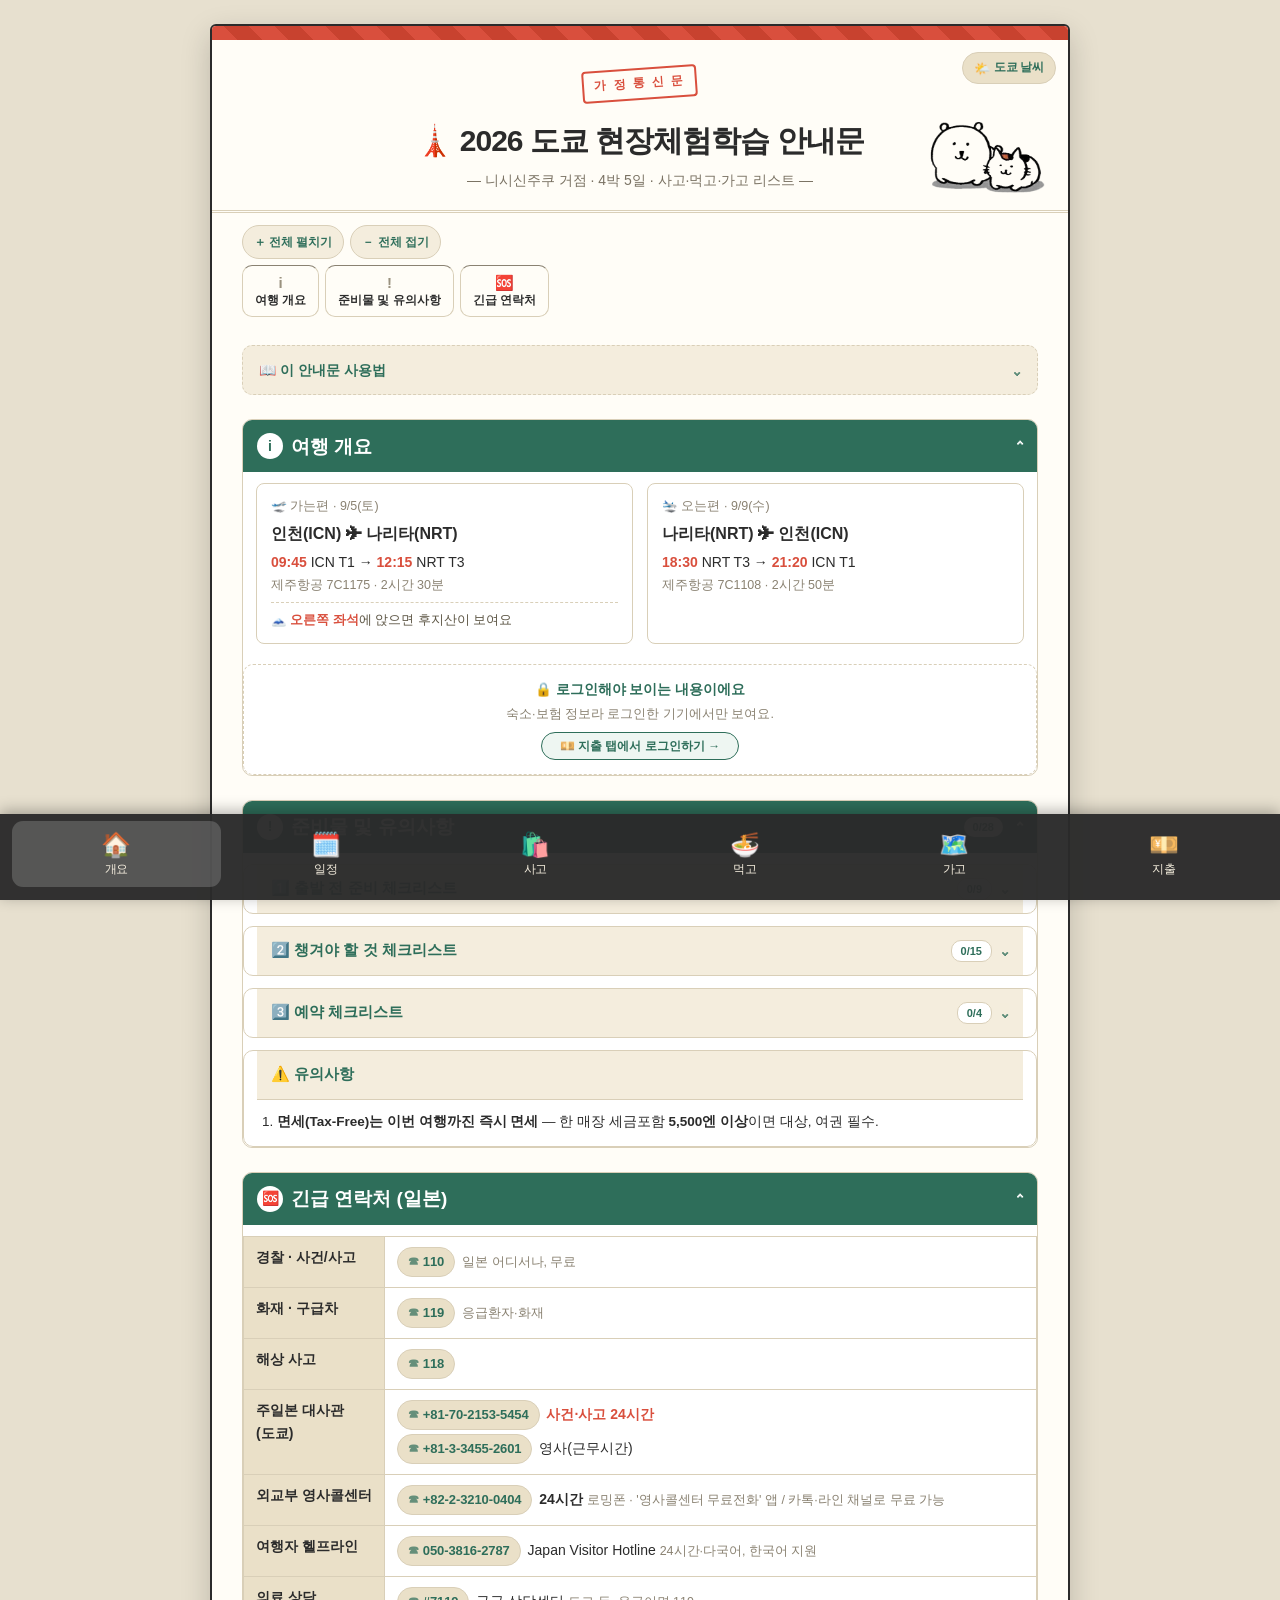
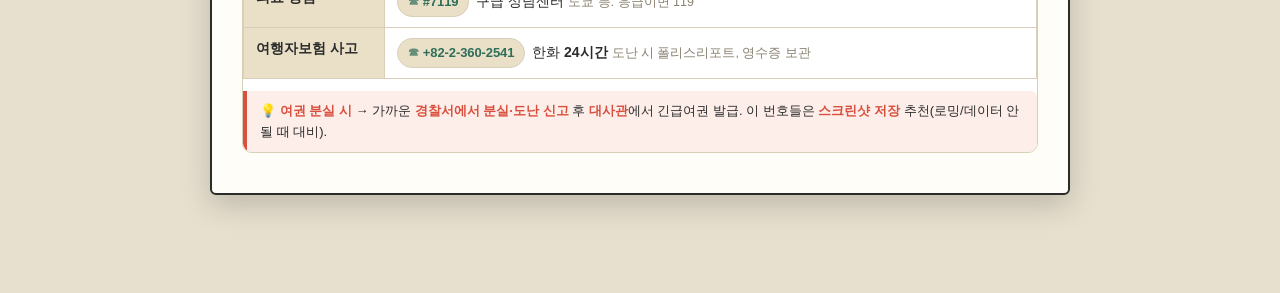
==== index.html @ d9bfa259 "포터 탱커 정정 — 럭색과 백팩은 다른 모델이었다 지적대로 622-79388 을 "럭색의 구형"으로 적은 건 틀렸다. 확인해 보니 세 군데가 잘못돼 있었다.  1. 세대가 아니라 " ====
<!DOCTYPE html>
<html lang="ko">
<head>
<meta charset="UTF-8">
<meta name="viewport" content="width=device-width, initial-scale=1.0, maximum-scale=1.0, user-scalable=no">
<title>2026 도쿄 현장체험학습 안내문</title>
<meta name="theme-color" content="#e7e0cf">
<meta name="apple-mobile-web-app-capable" content="yes">
<meta name="apple-mobile-web-app-status-bar-style" content="default">
<meta name="apple-mobile-web-app-title" content="도쿄여행">
<link rel="icon" href="data:image/svg+xml,%3Csvg xmlns='http://www.w3.org/2000/svg' viewBox='0 0 100 100'%3E%3Ctext y='.9em' font-size='88'%3E%F0%9F%97%BC%3C/text%3E%3C/svg%3E">
<link rel="apple-touch-icon" href="icon-180.png">
<link rel="manifest" href="manifest.webmanifest">
<link rel="stylesheet" href="assets/style.css?v=135">
</head>
<body data-tab="home">
<div class="sheet">
  <div class="topbar"></div>
  <header>
    <div class="stamp">가 정 통 신 문</div>
    <h1>🗼 2026 도쿄 현장체험학습 안내문</h1>
    <p class="sub">— 니시신주쿠 거점 · 4박 5일 · 사고·먹고·가고 리스트 —</p>
    <!-- 제목 우측 장식 — absolute라 제목 가운데 정렬에 영향을 주지 않는다.
         폭이 좁아 겹칠 만하면 아래 미디어쿼리에서 흐름으로 돌아가 다음 줄에 놓인다. -->
    <div class="duo"><img src="assets/duo.png?v=135" alt="" width="380" height="251"></div>
  </header>

  <details class="banner">
    <summary>📖 이 안내문 사용법</summary>
    <div class="bbody">
    <b>2026년 9월 5일~9일</b> 도쿄 여행 안내문이에요. <b>🛍️ 사고 · 🍜 먹고 · 🗺️ 가고</b> 세 갈래로 나누고,
    각 항목엔 <b>지역 뱃지</b>(<span class="bdg sb" data-demo="1">시부야</span><span class="bdg sj" data-demo="1">신주쿠</span><span class="bdg gz" data-demo="1">긴자</span><span class="bdg nt" data-demo="1">전국</span>)를 달았어요.
    <b>뱃지를 누르면 그 지역 것만</b> 남아요(전국 체인은 항상 표시). 사진·이름 누르면 확대, 📍는 구글맵, 체크박스는 저장.
    하단 바에서 <b>탭을 눌러 이동</b>하고, 헤더 아래 <b>📍지역</b> 바에서 필터를 걸면 탭을 넘어가도 유지돼요. 같은 자리의 <b>✅숨김</b>으로 다녀온 곳 감추기.
    <!-- 이름은 로그인 전엔 별명으로 보인다 — app.js의 paintNames가 [data-nm]을 갈아 끼운다 -->
    쓴 돈은 <b>💴지출</b> 탭에 기록하면 <b><span data-nm="b">햄찌</span>↔<span data-nm="y">감자</span> 정산</b>까지 계산해 줘요.
    </div>
  </details>

  <details class="foldsec" open>
    <summary class="foldhead"><h2><span class="no">i</span> 여행 개요</h2></summary>
    <!-- 항공편은 개인 식별 정보가 없어 잠그지 않는다. 편명·시각만 있고 예약번호는 없다. -->
    <div class="flight">
      <div class="leg"><div class="muted">🛫 가는편 · 9/5(토)</div><div class="route">인천(ICN) ✈ 나리타(NRT)</div><div><b>09:45</b> ICN T1 → <b>12:15</b> NRT T3</div><div class="muted">제주항공 7C1175 · 2시간 30분</div><div class="fuji">🗻 <b>오른쪽 좌석</b>에 앉으면 후지산이 보여요</div></div>
      <div class="leg"><div class="muted">🛬 오는편 · 9/9(수)</div><div class="route">나리타(NRT) ✈ 인천(ICN)</div><div><b>18:30</b> NRT T3 → <b>21:20</b> ICN T1</div><div class="muted">제주항공 7C1108 · 2시간 50분</div></div>
    </div>
    <!-- 참가자 실명·숙소 주소·전화, 보험 증권번호가 들어가는 자리. 내용은 이 파일에 없고
         Supabase의 private_blocks(키: stay-insurance)에서 로그인한 뒤 받아 온다(app.js의 loadSecrets).
         hidden을 미리 걸어 두면 스크립트가 도는 사이 빈 칸이 깜빡이지 않는다. -->
    <div data-authonly="숙소·보험 정보라 로그인한 기기에서만 보여요." data-secret="stay-insurance" hidden></div>
  </details>

  <details class="foldsec" open>
    <summary class="foldhead"><h2><span class="no">!</span> 준비물 및 유의사항</h2></summary>

    <details class="acc">
      <summary><span class="acct">1️⃣ 출발 전 준비 체크리스트</span></summary>
      <div class="accb">
      <p class="ckn">출발까지 <b>25일</b> 남았어요. 위에서부터 순서대로 하면 돼요.</p>
      <div class="ckl" data-cl="prep-before">
      <div class="n"><i class="dd">D-14</i><span><b>eSIM 또는 로밍 확정</b> — 4박 5일 데이터. eSIM은 <b>출발 전 QR 설치만 해두고 현지 도착 후 활성화</b>. 둘 중 한 명은 로밍으로 두면 eSIM 오류 시 백업이 돼요.</span></div>
      <div class="n"><i class="dd">D-14</i><span><b>트래블카드 엔화 충전</b> — 트래블월렛·트래블로그 등. <b>2인 각자 1장씩</b> 만들어 분산(분실·한도 대비). 엔화는 환율 좋을 때 미리 나눠 충전.</span></div>
      <div class="n"><i class="dd">D-10</i><span><b>모바일 Suica / PASMO 등록</b> — 아이폰 지갑에 추가하면 실물 카드 없이 개찰구·편의점 결제 가능. 충전은 트래블카드로. 안드로이드는 실물 카드를 현지에서 구매.</span></div>
      <div class="n"><i class="dd">D-7</i><span><b>Visit Japan Web 등록</b> — 입국심사·세관신고 QR. <b>의무는 아니지만</b> 있으면 나리타 심사줄이 크게 줄어요. <b>2인 각각</b> 계정 등록 후 QR 캡처. <span class="muted">※ JESTA(전자여행허가)는 2028년경 도입 예정이라 이번엔 해당 없음.</span></span></div>
      <div class="n"><i class="dd">D-5</i><span><b>앱 설치 &amp; 로그인</b> — 구글맵(오프라인 지도 도쿄 다운로드) · 파파고/구글번역(카메라 번역) · <b>도쿄디즈니리조트</b>(<b style="color:var(--accent);">결제카드 등록까지</b> — DPA는 앱 결제 전용이라 현금·현장 구매 불가) · <b>ecbo cloak</b> · EPARK · 항공사 앱.</span></div>
      <div class="n"><i class="dd">D-3</i><span><b>오프라인 스크린샷</b> — 여권 사진면 · e티켓 · 보험증권번호 · 숙소 주소(일본어) · <b>긴급 연락처</b>(아래 🆘 표). 데이터가 끊겨도 보이게 사진첩에 저장.</span></div>
      <div class="n"><i class="dd">D-2</i><span><b>태풍·기상 확인</b> — 9월 도쿄는 <b>태풍 시즌</b>. 결항·전철 계획운휴 가능성이 있어 출발 전 예보를 보고, 비 오면 일정표 <b>플랜 B</b>(요코하마 실내)로 전환.</span></div>
      <div class="n"><i class="dd">D-1</i><span><b>온라인 체크인</b> — 제주항공 앱에서 미리. 나리타 <b>제3터미널(T3)</b>은 LCC 전용이라 역이 없어요. 도착·출국 모두 <b>T2까지 도보 약 600m 또는 셔틀</b>, 15분쯤 여유를 두세요.</span></div>
      <div class="n"><i class="dd">D-1</i><span><b>보조배터리 포장</b> — <b>위탁수하물 불가, 기내만</b> 가능. 1인 2개·개당 160Wh 이하, 단자를 절연테이프나 파우치로 감싸 개별 포장. 2026년 4월 규정 개정으로 <b>기내 선반 보관·기내 충전 금지</b>(몸이나 앞주머니에).</span></div>
      </div>
      </div>
    </details>

    <details class="acc">
      <summary><span class="acct">2️⃣ 챙겨야 할 것 체크리스트</span></summary>
      <div class="accb">
      <p class="ckn">9월 도쿄는 <b>낮 30℃ 넘고 습도 높음</b>, 아침저녁만 선선. 여름옷 기준으로 싸고 얇은 겉옷 하나.</p>
      <div class="ckl" data-cl="prep-pack">
      <div class="n"><i class="dd doc">서류</i><span><b>여권 · 여권 사본</b> — 사본은 캐리어에 따로. <b>면세(Tax-Free)엔 여권 실물 필수</b>라 쇼핑 날엔 꼭 들고 나가기.</span></div>
      <div class="n"><i class="dd doc">서류</i><span><b>e티켓 · VJW QR · 보험증권</b> — 종이 1부씩 있으면 폰이 죽어도 안전.</span></div>
      <div class="n"><i class="dd pay">결제</i><span><b>트래블카드 2장 + 예비 신용카드</b> — 2인이 각자 나눠 소지. 한 장은 캐리어 보관.</span></div>
      <div class="n"><i class="dd pay">결제</i><span><b>엔화 현금 3~5만엔</b> — 일본도 대부분 카드가 되지만 <b>노포·빙수·소규모 식당은 현금 전용</b>(코오리야 피스 등). 자판기·사찰 배관료·동전 코인락커도 현금.</span></div>
      <div class="n"><i class="dd pay">결제</i><span><b>동전 지갑</b> — 1엔·5엔 잔돈이 순식간에 쌓여요. 작은 파우치 하나면 충분.</span></div>
      <div class="n"><i class="dd elec">전자</i><span><b>돼지코(플러그 어댑터) 2~3개</b> — 일본은 <b>100V·납작한 A타입</b>이라 한국 둥근 플러그가 안 들어가요. 요즘 충전기는 100~240V 프리볼트라 <b>변압기는 불필요</b>, 모양만 바꿔주면 됩니다.</span></div>
      <div class="n"><i class="dd elec">전자</i><span><b>멀티탭 1개 + 케이블</b> — 호텔 콘센트가 부족해요. 돼지코 1개에 멀티탭을 물리면 2인이 한 번에 충전.</span></div>
      <div class="n"><i class="dd elec">전자</i><span><b>보조배터리</b> — 하루 종일 지도·번역·사진이라 배터리가 빨리 닳아요. 기내 반입만 가능(위 규정 참고).</span></div>
      <div class="n"><i class="dd med">상비약</i><span><b>진통제 · 소화제 · 지사제 · 밴드</b> — 낯선 음식과 하루 2만보. <b>슈도에페드린·코데인 성분 감기약은 제외</b>.</span></div>
      <div class="n"><i class="dd med">상비약</i><span><b>발 물집 밴드 · 근육 파스</b> — 도쿄는 환승 도보가 길어요. 있으면 여행 후반이 편해집니다.</span></div>
      <div class="n"><i class="dd wear">의류</i><span><b>반팔 위주 + 얇은 가디건/셔츠 1</b> — 실내 냉방이 세고, 비 오면 기온이 뚝 떨어져요.</span></div>
      <div class="n"><i class="dd wear">의류</i><span><b>접이식 우산 · 얇은 우비</b> — 9월 소나기·태풍 대비. 우비는 디즈니(9/8)에서도 유용 — <b>스플래시 마운틴이 9/14까지 「흠뻑 젖는 MAX」 한정 연출</b> 중이라 <b>갈아입을 옷</b>도 한 벌 챙기면 좋아요.</span></div>
      <div class="n"><i class="dd etc">기타</i><span><b>에코백 · 접이식 보조가방</b> — 일본도 <b>비닐봉투 유료</b>. 쇼핑 짐 늘어날 9/9 대비용 보조가방도 하나.</span></div>
      <div class="n"><i class="dd etc">기타</i><span><b>자외선차단제 · 휴대용 선풍기 · 쿨링타월</b> — 9월에도 30℃ 넘는 날이 흔해요. 디즈니 야외 대기엔 필수급.</span></div>
      <div class="n"><i class="dd etc">기타</i><span><b>지퍼백 몇 장</b> — 젖은 옷·먹다 남은 간식·영수증 정리(면세·보험 청구용) 겸용.</span></div>
      </div>
      </div>
    </details>

    <details class="acc">
      <summary><span class="acct">3️⃣ 예약 체크리스트</span></summary>
      <div class="accb">
      <div class="ckl" data-cl="prep-book">
      <div class="n"><i class="dd done">완료</i><span><b>항공권 · 숙소 · 여행자보험</b> — 제주항공 7C1175/7C1108 · <span data-secret="stay-hotel">숙소</span> · 한화손보. <span class="muted">위 여행 개요 참고.</span></span></div>
      <div class="n"><i class="dd done">완료</i><span><b>도쿄 디즈니랜드 (9/8 화)</b> — 티켓 확보 완료. <b>앱에 티켓을 미리 연동하고 QR을 캡처</b>해 두세요. 프리미어 액세스(DPA)·스탠바이 패스는 <b>입장 후 당일 앱</b>에서만 발권됩니다. DPA는 <b>결제 후 60분 쿨다운</b>이 있어 하루 3~4개가 한계라, 입장하자마자 <b>둘이 각자 다른 어트랙션을</b> 나눠 잡는 게 유리해요.</span></div>
      <div class="n"><i class="dd must">권장</i><span><b>로망스카 특급권 (9/6 일, 가마쿠라·에노시마)</b> — 오다큐 앱 또는 신주쿠역. 일요일 오전은 금방 매진되니 <b>며칠 전 예약</b>. 좌석 지정이라 앉아서 갑니다.</span></div>
      <div class="n"><i class="dd must">권장</i><span><b>ecbo cloak 짐 보관 (9/9, 시부야역)</b> — 앱에서 <b>사전 예약</b>. 출국 당일 캐리어를 끌고 쇼핑할 순 없어요. 코인락커는 만석일 확률이 높습니다.</span></div>
      </div>
      </div>
    </details>

    <!-- 유의사항만 접지 않는다 — 늘 눈에 보여야 하는 내용이라 details 대신 고정 블록. -->
    <div class="acc">
      <div class="acch"><span class="acct">⚠️ 유의사항</span></div>
      <div class="accb">
      <ol class="notes">
      <li><b>면세(Tax-Free)는 이번 여행까진 즉시 면세</b> — 한 매장 세금포함 <b>5,500엔 이상</b>이면 대상, 여권 필수.</li>
      </ol>
      </div>
    </div>
  </details>

  <details class="foldsec" id="sec-sos" open>
    <summary class="foldhead"><h2><span class="no">🆘</span> 긴급 연락처 (일본)</h2></summary>
    <table class="ov">
      <tr><th>경찰 · 사건/사고</th><td><a class="tel" href="tel:110">110</a> <span class="muted">일본 어디서나, 무료</span></td></tr>
      <tr><th>화재 · 구급차</th><td><a class="tel" href="tel:119">119</a> <span class="muted">응급환자·화재</span></td></tr>
      <tr><th>해상 사고</th><td><a class="tel" href="tel:118">118</a></td></tr>
      <tr><th>주일본 대사관<br>(도쿄)</th><td><span class="telrow"><a class="tel" href="tel:+817021535454">+81-70-2153-5454</a> <b style="color:var(--accent);">사건·사고 24시간</b></span><span class="telrow"><a class="tel" href="tel:+81334552601">+81-3-3455-2601</a> 영사(근무시간)</span></td></tr>
      <tr><th>외교부 영사콜센터</th><td><a class="tel" href="tel:+82232100404">+82-2-3210-0404</a> <b>24시간</b> <span class="muted">로밍폰 · '영사콜센터 무료전화' 앱 / 카톡·라인 채널로 무료 가능</span></td></tr>
      <tr><th>여행자 헬프라인</th><td><a class="tel" href="tel:+815038162787">050-3816-2787</a> Japan Visitor Hotline <span class="muted">24시간·다국어, 한국어 지원</span></td></tr>
      <tr><th>의료 상담</th><td><a class="tel" href="tel:%237119">#7119</a> 구급 상담센터 <span class="muted">도쿄 등. 응급이면 119</span></td></tr>
      <tr><th>여행자보험 사고</th><td><a class="tel" href="tel:+8223602541">+82-2-360-2541</a> 한화 <b>24시간</b> <span class="muted">도난 시 폴리스리포트, 영수증 보관</span></td></tr>
    </table>
    <div class="warn">💡 <b>여권 분실 시</b> → 가까운 <b>경찰서에서 분실·도난 신고</b> 후 <b>대사관</b>에서 긴급여권 발급. 이 번호들은 <b>스크린샷 저장</b> 추천(로밍/데이터 안 될 때 대비).</div>
  </details>

</div>
<script src="assets/app.js?v=135"></script>
</body>
</html>
---- assets/style.css ----
:root{ --ink:#2b2b2b; --paper:#fffdf7; --line:#d9cfb8; --accent:#d94f3d; --accent2:#2e6e5a; --gold:#c9a34e; --soft:#f4eddd; --tag:#eae0c8; }
  *{box-sizing:border-box;}
  body{ margin:0; background:#e7e0cf; color:var(--ink); font-family:"Apple SD Gothic Neo","Malgun Gothic","Noto Sans KR",sans-serif; line-height:1.65; padding:24px 12px; }
  .sheet{ max-width:860px; margin:0 auto; background:var(--paper); border:2px solid var(--ink); border-radius:6px; box-shadow:0 10px 30px rgba(0,0,0,.18); padding:0 0 40px; }
  .topbar{ background:repeating-linear-gradient(45deg,var(--accent) 0 18px,#c8422f 18px 36px); height:14px; border-radius:4px 4px 0 0; }
  header{ position:relative; text-align:center; padding:28px 30px 18px; border-bottom:3px double var(--line);}
  .stamp{ display:inline-block; border:2px solid var(--accent); color:var(--accent); font-weight:800; font-size:12px; letter-spacing:2px; padding:4px 10px; border-radius:4px; transform:rotate(-4deg); margin-bottom:10px; }
  header h1{ margin:6px 0 4px; font-size:30px; letter-spacing:-1px;}
  header .sub{ color:#7a7263; font-size:14px; margin:0;}
  .banner{ background:var(--soft); border:1px dashed var(--line); border-radius:10px; margin:20px 30px; font-size:13.5px; color:#5c5544;}
  .banner > summary{ cursor:pointer; list-style:none; display:flex; align-items:center; min-height:48px;
    padding:8px 16px; font-weight:800; font-size:14px; color:var(--accent2); -webkit-tap-highlight-color:transparent;}
  .banner > summary::-webkit-details-marker{ display:none;}
  .banner > summary::after{ content:'⌄'; margin-left:auto; font-size:17px; line-height:1; opacity:.8;}
  .banner[open] > summary::after{ content:'⌃';}
  .banner .bbody{ padding:0 16px 13px; border-top:1px dashed var(--line); padding-top:11px;}
  section{ padding:6px 30px;}
  /* 제목 우측 일러스트 — absolute라 헤더 높이·가운데 정렬을 건드리지 않는다 */
  .duo{ position:absolute; right:16px; bottom:10px; width:132px; line-height:0; pointer-events:none;}
  .duo img{ width:100%; height:auto;}
  /* 제목과 겹칠 만큼 좁아지면 흐름으로 돌려 다음 줄(부제 아래)에 놓는다 */
  @media(max-width:820px){
    .duo{ position:static; width:auto; margin:8px 0 0; text-align:center;}
    .duo img{ width:132px;}
  }
  h2{ font-size:19px; margin:24px 0 12px; padding:8px 14px; background:var(--accent2); color:#fff; border-radius:6px; display:flex; align-items:center; gap:8px; flex-wrap:wrap;}
  h2 .no{ background:#fff; color:var(--accent2); border-radius:50%; width:26px; height:26px; display:inline-flex; align-items:center; justify-content:center; font-size:14px; font-weight:800; flex:0 0 auto;}
  .bdg{ display:inline-block; background:#5b6b7a; color:#fff; font-size:10.5px; font-weight:700; padding:1.5px 8px; border-radius:10px; margin-left:6px; vertical-align:middle; white-space:nowrap; letter-spacing:-.2px; cursor:pointer;}
  .bdg:hover{ filter:brightness(1.12); outline:2px solid rgba(0,0,0,.15);}
  h2 .bdg{ font-size:11px; margin-left:auto;}
  table.ov{ width:100%; border-collapse:collapse; font-size:14px;}
  table.ov th,table.ov td{ border:1px solid var(--line); padding:9px 12px; text-align:left; vertical-align:top;}
  table.ov th{ background:var(--tag); width:130px; white-space:nowrap;}
  .flight{ display:flex; gap:14px; flex-wrap:wrap;}
  .flight .leg{ flex:1; min-width:220px; background:#fff; border:1px solid var(--line); border-radius:8px; padding:12px 14px; font-size:14px;}
  .flight .leg b{ color:var(--accent);}
  .route{ font-size:16px; font-weight:700; margin:4px 0;}
  /* 가는편 좌석 팁 — 항공권 카드 안에서만 쓰는 한 줄 */
  .fuji{ margin-top:7px; padding-top:7px; border-top:1px dashed var(--line); font-size:12.5px; color:#5c5544;}
  .fuji b{ color:var(--accent2);}
  /* 🌤️ 날씨 — 개요 아래 외부 예보 링크 카드(하단 ☀️날씨 탭과 같은 곳).
     제목과 버튼을 한 줄에 놓고, 폭이 모자라면 버튼이 다음 줄로 내려간다. */
  /* 헤더 오른쪽 위 날씨 링크 — 스탬프와 같은 줄에 두면 제목이 밀려서 절대 배치로 얹는다 */
  header{ position:relative;}
  .wxlink{ position:absolute; top:12px; right:12px; display:inline-flex; align-items:center; gap:4px;
    min-height:32px; padding:4px 11px; border-radius:999px; background:var(--tag); border:1px solid var(--line);
    color:var(--accent2); font-size:11.5px; font-weight:800; line-height:1; letter-spacing:-.2px;
    text-decoration:none; white-space:nowrap; -webkit-tap-highlight-color:transparent;}
  .wxlink:hover{ background:var(--line);}
  .wxlink .wxi{ font-size:13px;}
  .wx{ margin-top:14px; background:#fff; border:1px solid var(--line); border-radius:8px; padding:10px 14px;
    display:flex; align-items:center; justify-content:space-between; gap:10px; flex-wrap:wrap;}
  .wxt{ font-size:15px; font-weight:700;}
  /* 높이는 line-height 대신 inline-flex + 세로 패딩으로 잡는다 — 글자가 줄바꿈돼도 안 깨진다.
     .lockbtn 처럼 아래 「문장 속 링크」 규칙(.sheet a:not(...))의 제외 목록에 .wxb 를 넣어야 한다 —
     안 그러면 그쪽 padding:7px 2px 가 이겨서 좌우 패딩이 통째로 무시된다 */
  .wxb{ display:inline-flex; align-items:center; justify-content:center; min-height:28px; padding:3px 26px;
    background:#eef6f2; color:var(--accent2); border:1px solid var(--accent2); font-weight:700; font-size:12.5px;
    line-height:1.35; border-radius:15px; text-decoration:none; -webkit-tap-highlight-color:transparent;}
  .muted{ color:#8a8272; font-size:12.5px;}
  .kv{ font-size:13px; margin:1px 0;}
  .kv b{ color:var(--accent2);}
  .pcode{ font-family:ui-monospace,Menlo,monospace; background:var(--tag); padding:1px 6px; border-radius:4px; font-size:13px; letter-spacing:.5px;}
  .cat{ font-size:12px; color:#8a8272;}
  .totbar{ background:var(--soft); border:1px solid var(--line); border-radius:8px; padding:12px 16px; margin-top:16px; font-size:14px; display:flex; justify-content:space-between; flex-wrap:wrap; gap:6px;}
  .totbar b{ font-size:17px; color:var(--accent2);}
  .special{ border:2px solid var(--gold); border-radius:12px; background:linear-gradient(180deg,#fffaf0,#fff); padding:16px; display:flex; gap:16px; flex-wrap:wrap; margin-top:6px;}
  .special img{ width:auto; height:auto; max-width:130px; max-height:130px; object-fit:contain; border-radius:8px; align-self:flex-start;}
  .special .info{ flex:1; min-width:220px;}
  .special .info h3{ margin:2px 0 6px; font-size:18px;}
  .tip{ background:#fff6e6; border-left:4px solid var(--gold); padding:8px 12px; font-size:13px; margin-top:10px; border-radius:0 6px 6px 0;}
  .warn{ background:#fdeeea; border-left:4px solid var(--accent); padding:9px 13px; font-size:13px; margin-top:12px; border-radius:0 6px 6px 0;}
  .warn b{ color:var(--accent);}
  .place{ display:flex; gap:16px; flex-wrap:wrap; border:2px solid var(--accent2); border-radius:12px; background:linear-gradient(180deg,#eef6f2,#fff); padding:16px; margin-top:6px;}
  .place .thumb{ width:200px; min-width:180px; height:150px; border-radius:8px; background:linear-gradient(135deg,#2e6e5a,#6db3c4); display:flex; align-items:center; justify-content:center; font-size:64px; flex:0 0 auto;}
  .place .info{ flex:1; min-width:230px;}
  .resbox{ background:#fff; border:1px dashed var(--accent2); border-radius:8px; padding:10px 14px; margin-top:10px; font-size:13px;}
  .resbox table{ width:100%; border-collapse:collapse;}
  .resbox td{ padding:4px 6px; vertical-align:top; border-bottom:1px solid #eee; font-size:13px;}
  .resbox td:first-child{ white-space:nowrap; color:var(--accent2); font-weight:700; width:110px;}
  .cvs-head{ padding:10px 14px; font-weight:800; font-size:15px; color:#fff; display:flex; align-items:center; gap:8px;}
  .cvs-7{ background:#ee3d34;} .cvs-l{ background:#0069b4;} .cvs-f{ background:#1aa44a;}
  .mcd{ border:2px solid #ffbc0d; border-radius:12px; background:linear-gradient(180deg,#fffdf3,#fff); padding:16px; margin-top:6px;}
  .mcd .item{ display:flex; gap:12px; padding:9px 0; border-bottom:1px dashed var(--line); align-items:flex-start;}
  .mcd .item:last-child{ border-bottom:none;}
  .mcd .emo{ font-size:26px; flex:0 0 auto; width:34px; text-align:center;}
  .mcd .nm{ font-weight:700; font-size:14.5px;}
  .mcd .jp{ color:#8a8272; font-size:12.5px;}
  /* 편의점 먹거리 — 81종을 한 줄씩으로 압축하고, 사진은 펼침카드 안에 둔다 */
  .cvlist{ margin-top:0; border:1px solid var(--line); border-top:none;
    border-radius:0 0 10px 10px; padding:2px 12px 4px;}
  /* 체크박스를 뺀 뒤로는 한 칸짜리라 block 이면 된다 —
     flex 로 두면 사진 없는 항목에서 이름과 일본어가 옆으로 붙는다 */
  .cvlist .n{ display:block; padding:7px 0;
    border-bottom:1px solid var(--soft); font-size:13.5px; line-height:1.5;}
  .cvlist .n:last-child{ border-bottom:none;}
  /* 한 편의점 안에서 오니기리·디저트를 가르는 소제목 */
  .cvsub{ margin:2px -12px 0; padding:8px 12px 6px; border-top:1px solid var(--line);
    background:rgba(244,237,221,.5); color:var(--accent2); font-size:12.5px; font-weight:800;}
  .cvlist > .cvsub:first-child{ margin-top:-2px; border-top:none;}
  .cvsub .cvsnote{ margin-left:5px; color:#8a8272; font-size:11px; font-weight:600;}
  .cvs-head .cvsnote{ margin-left:2px; font-size:12px; font-weight:500; opacity:.85;}
  .cvlist .n > details > summary{ display:block;}
  .cvlist .n .jp{ color:#8a8272; font-size:12px; display:block;}
  .cvlist .n .fb{ margin:8px 0 4px;}
  .cvlist .n .fb img{ display:block; width:100%; max-width:184px; height:auto;
    border-radius:8px; border:1px solid var(--line); background:#f6f2e8;}
  .noodlegrid{ display:grid; grid-template-columns:repeat(2,1fr); gap:6px 16px; margin-top:8px;}
  .noodlegrid .n{ display:flex; gap:10px; align-items:center; font-size:13.5px; padding:6px 0; border-bottom:1px solid var(--soft);}
  .noodlegrid .n img{ width:58px; height:58px; object-fit:contain; background:#f6f2e8; border-radius:8px; border:1px solid var(--line); flex:0 0 auto;}
  .noodlegrid .n .jp{ color:#8a8272; font-size:12px; display:block;}
  ol.notes{ font-size:13.5px; padding-left:20px;}
  ol.notes li{ margin:7px 0;}
  /* 준비물 체크리스트 — data-cl 로 체크박스가 자동으로 붙는 목록.
     문장이 길어 상단 정렬하고, 왼쪽 .dd 라벨(D-day·분류)은 줄바꿈 없이 고정폭. */
  /* 접히는 소제목. .banner 와 같은 방식이지만 본문 카드용이라 톤을 낮춘다.
     div.acc + .acch 를 쓰면 같은 모양이되 접히지 않는 고정 블록이 된다(유의사항). */
  .acc{ border:1px solid var(--line); border-radius:10px; overflow:hidden; background:#fff; margin-top:12px;}
  details.acc > summary, .acc > .acch{ list-style:none; display:flex; align-items:center; gap:8px;
    min-height:48px; padding:8px 14px; font-weight:800; font-size:15px; color:var(--accent2);
    background:var(--soft); -webkit-tap-highlight-color:transparent;}
  details.acc > summary{ cursor:pointer;}
  details.acc > summary::-webkit-details-marker{ display:none;}
  details.acc > summary::after{ content:'⌄'; font-size:17px; line-height:1; opacity:.8; flex:0 0 auto;}
  details.acc[open] > summary::after{ content:'⌃';}
  /* 제목이 남는 폭을 다 먹어야 진행도(.cnt)와 화살표가 오른쪽에 붙는다 — auto 마진을
     둘 다 주면 남는 공간이 반씩 나뉘어 화살표가 가운데로 뜬다. */
  .acc .acct{ flex:1; min-width:0;}
  details.acc > summary .cnt{ background:#fff; color:var(--accent2); border:1px solid var(--line);
    font-size:11px; font-weight:800; padding:1px 9px; border-radius:10px; flex:0 0 auto;}
  /* 섹션 통째로 접기 — h2 초록 바 자체가 토글이 된다(사고 탭 등).
     summary 의 콘텐츠 모델은 제목 요소 하나를 허용하므로 h2 를 그대로 감싼다. */
  details.fold > summary{ list-style:none; cursor:pointer; -webkit-tap-highlight-color:transparent;}
  details.fold > summary::-webkit-details-marker{ display:none;}
  /* ⌄ 는 흐름에서 빼 오른쪽에 고정한다. flex 아이템으로 두면 제목이 길 때 ⌄ 만 아랫줄로 내려간다. */
  details.fold > summary h2{ position:relative; padding-right:34px;}
  details.fold > summary h2::after{ content:'⌄'; position:absolute; right:13px; top:50%; transform:translateY(-50%);
    font-size:16px; line-height:1; opacity:.85; margin:0;}
  details.fold[open] > summary h2::after{ content:'⌃';}
  .foldsec > summary.foldhead h2{ position:relative; padding-right:34px;}
  /* 접힌 바가 연달아 놓일 땐 h2 아래 여백이 남아 사이가 벌어진다 */
  details.fold:not([open]) > summary h2{ margin-bottom:0;}
  details.fold > summary h2 .bdg{ margin-right:2px;}
  /* 일정 한 줄 안에서 긴 설명을 접어 두는 아코디언 —
     식당 이름 펼침(.ev-place-link)과 같은 모양: 제목에 점선 밑줄 + ⌄, 펼치면 윗선으로 구분된 패널 */
  details.evfold > summary{ list-style:none; cursor:pointer; -webkit-tap-highlight-color:transparent;}
  details.evfold > summary::-webkit-details-marker{ display:none;}
  /* 제목 <b>는 app.js가 .ev-titleline > .ev-titlemain 으로 감싸기도 한다(운영시간 칩 배치용) —
     감싸기 전후 두 형태 모두에 점선 밑줄과 ⌄가 붙어야 한다. */
  details.evfold > summary > b:first-child,
  details.evfold > summary > .ev-titleline > .ev-titlemain > b:first-child{
    text-decoration-line:underline; text-decoration-style:dotted;
    text-decoration-thickness:1px; text-underline-offset:3px; text-decoration-color:rgba(102,83,55,.42);}
  details.evfold > summary > b:first-child::after,
  details.evfold > summary > .ev-titleline > .ev-titlemain > b:first-child::after{
    content:'⌄'; display:inline-block; margin-left:4px;
    color:#7f6b4e; font-size:11px; text-decoration:none; transition:transform .18s ease-out;}
  details.evfold[open] > summary > b:first-child::after,
  details.evfold[open] > summary > .ev-titleline > .ev-titlemain > b:first-child::after{ transform:rotate(180deg);}
  details.evfold > summary:hover > b:first-child,
  details.evfold > summary:hover > .ev-titleline > .ev-titlemain > b:first-child{ color:#765d37;}
  details.evfold > .fb{ margin:10px 0 2px; padding-top:11px; border-top:1px solid var(--line); background:#fbfaf6;}
  /* 펼친 내용은 문장 한 줄씩 — 줄마다 여백을 주고, 소제목(.fbh)만 조금 띄운다 */
  details.evfold > .fb > div{ margin-top:3px;}
  details.evfold > .fb > div:first-child{ margin-top:0;}
  details.evfold > .fb > .fbh{ margin-top:9px; color:var(--accent2); font-weight:800;}
  @media(prefers-reduced-motion:reduce){ details.evfold > summary > b:first-child::after,
    details.evfold > summary > .ev-titleline > .ev-titlemain > b:first-child::after{ transition:none;}}
  .acc > .accb{ border-top:1px solid var(--line); padding:0 0 2px;}
  .acc > .accb > ol.notes{ margin:11px 0; padding-right:14px;}
  p.ckn{ font-size:12.5px; color:#8a8272; margin:0; padding:10px 14px 0;}
  .ckl{ border:1px solid var(--line); border-radius:10px; overflow:hidden; background:#fff;}
  .accb > .ckl{ border:none; border-radius:0; margin-top:6px;}
  .ckl .n{ display:flex; gap:7px; align-items:flex-start; font-size:13.5px; line-height:1.6;
    padding:10px 13px; border-bottom:1px solid var(--soft);}
  .ckl .n:nth-child(even){ background:rgba(244,237,221,.45);}
  .ckl .n:last-child{ border-bottom:none;}
  .ckl .n > span{ flex:1; min-width:0;}
  .ckl .n .muted{ display:block;}
  .ckl .dd{ flex:0 0 auto; width:46px; text-align:center; font-style:normal; font-size:10.5px;
    font-weight:800; letter-spacing:-.3px; padding:3px 0; border-radius:4px; margin-top:2px;
    background:var(--tag); color:#6f685a;}
  .ckl .dd.done{ background:var(--accent2); color:#fff;}
  .ckl .dd.must{ background:var(--accent); color:#fff;}
  .ckl .dd.doc,.ckl .dd.pay{ background:#e4eef5; color:#3d6a86;}
  .ckl .dd.elec{ background:#efe7f5; color:#6b4f86;}
  .ckl .dd.med{ background:#fdeeea; color:#b8402f;}
  .ckl .dd.wear{ background:#e8f2e6; color:#4a7040;}
  .ckl .dd.etc{ background:#f4eddd; color:#8a7a52;}
  footer{ text-align:center; font-size:12px; color:#9a927f; margin-top:26px; padding-top:14px; border-top:3px double var(--line);}
  /* 컴팩트 리스트 카드(제품) */
  .plist{ margin-top:8px; border:1px solid var(--line); border-radius:10px; overflow:hidden; background:#fff;}
  .prow{ display:flex; gap:12px; padding:10px 12px; border-bottom:1px solid var(--soft); align-items:center;}
  .prow:last-child{ border-bottom:none;}
  .prow > img{ width:66px; height:66px; object-fit:contain; background:#f6f2e8; border-radius:8px; border:1px solid var(--line); flex:0 0 auto; cursor:zoom-in;}
  .prow .pb{ flex:1; min-width:0;}
  .prow .prtop{ display:flex; justify-content:space-between; align-items:baseline; gap:8px;}
  .prow .pnm{ font-weight:700; font-size:13.5px;}
  .prow .ppr{ color:var(--accent); font-weight:800; font-size:14px; white-space:nowrap;}
  .prow .pmeta{ font-size:12px; color:#7a7263; margin:2px 0;}
  .prow .pmeta .pcode{ background:var(--tag); padding:1px 6px; border-radius:4px; font-family:ui-monospace,Menlo,monospace;}
  .prow .pdesc{ font-size:11.5px; color:#6f685a;}
  /* 중고 적정가 한 줄 — 정가와 헷갈리지 않게 색을 죽이고 살짝 들여쓴다 */
  .prow .used{ display:block; margin-top:4px; padding-top:4px; border-top:1px dashed var(--line);
    color:#7a7263; font-size:11px; line-height:1.55;}
  .prow .used b{ color:var(--accent2);}
  .prow .psold{ display:inline-block; background:var(--accent); color:#fff; font-size:10.5px; font-weight:700; padding:1px 5px; border-radius:3px; margin-left:5px; vertical-align:middle;}
  /* 컴팩트 리스트 카드(장소·맛집 등, 이미지 없음) */
  .lcard{ margin-top:8px; border:1px solid var(--line); border-radius:10px; overflow:hidden; background:#fff;}
  .litem{ display:flex; gap:9px; align-items:flex-start; padding:10px 13px; border-bottom:1px solid var(--soft); border-left:3px solid transparent;}
  .litem:nth-child(even){ background:rgba(244,237,221,.45);}
  .litem:last-child{ border-bottom:none;}
  .litem .lbody{ flex:1; min-width:0;}
  .litem .lt{ display:flex; align-items:center; gap:4px; flex-wrap:wrap;}
  .litem .lnm{ font-weight:700; font-size:14px;}
  .litem .lsub{ font-size:11.5px; color:#8a8272; margin-left:auto; white-space:nowrap;}
  .litem .ljp{ color:#8a8272; font-size:11.5px; display:block; margin:1px 0;}
  .litem .ld{ font-size:12.5px; color:#5c5648; margin-top:2px;}
  /* 핀을 흐름에서 빼 오른쪽 위에 고정 — flex-wrap 안에 두면 이름이 길 때 핀만 다음 줄로
     떨어져 빈 줄이 생긴다(체크박스를 없앤 뒤 특히 눈에 띈다). */
  .litem{ position:relative;}
  .litem .lt{ padding-right:40px;}
  .litem .lt a.mappin{ position:absolute; top:8px; right:10px; margin:0; width:34px; height:34px; font-size:15px;}
  .litem .lt .bdg{ margin-left:5px;}
  .cvs li img, .noodlegrid .n img, .cvlist .n .fb img, .special img, .mcd img, .place img, .prow>img{ cursor:zoom-in;}
  #lb{ display:none; position:fixed; inset:0; background:rgba(0,0,0,.88); z-index:99999; align-items:center; justify-content:center; padding:16px; cursor:zoom-out;}
  #lb.open{ display:flex;}
  #lb img{ max-width:96%; max-height:96%; border-radius:10px; box-shadow:0 12px 48px rgba(0,0,0,.6); cursor:zoom-out;}
  #lb .hint{ position:fixed; top:14px; right:20px; color:#fff; font-size:13px; opacity:.75;}
  input.ckbox, input.expck{ width:24px; height:24px; flex:0 0 auto; margin-right:5px; accent-color:#2e6e5a; cursor:pointer; vertical-align:middle;}
  /* 🤖 클로드피셜 — 사용자가 고른 항목이 아니라 제가 추천한 항목임을 작게 표시 */
.cpof{ display:inline-block; vertical-align:middle; margin-left:2px; padding:1px 6px;
  border:1px solid rgba(91,87,179,.35); border-radius:999px; background:rgba(91,87,179,.09);
  color:#5b57b3; font-size:10px; font-weight:800; line-height:1.5; white-space:nowrap;}
/* 섹션 제목은 짙은 배경 위라 보라색 글씨가 묻힌다 — 흰 계열로 뒤집는다 */
h2 .cpof{ font-size:10.5px; margin-left:5px; color:#fff;
  border-color:rgba(255,255,255,.45); background:rgba(255,255,255,.16);}
.n.ckd, .prow.ckd, .special.ckd, .mcd .item.ckd, .litem.ckd{ opacity:.45;}
  .n.ckd > span, .prow.ckd .pnm, .litem.ckd .lnm{ text-decoration:line-through;}
  /* 문장 안에 섞이는 핀은 24px — 더 키우면 줄 높이를 밀어 문단이 들쭉날쭉해진다.
     자기 칸을 갖는 목록 행(.litem/.prow)의 핀만 32px로 크게 쓴다. */
  a.mappin{ display:inline-flex; align-items:center; justify-content:center; width:24px; height:24px; margin:-4px 3px -4px 5px; border-radius:7px; background:var(--soft); border:1px solid var(--line); text-decoration:none; font-size:12.5px; vertical-align:middle; line-height:1; flex:0 0 auto; transition:background .15s; -webkit-tap-highlight-color:transparent;}
  a.mappin:hover{ background:var(--accent2); }

  /* ================= 지역 필터 바 (상시 표시 · 진입점+상태+칩 서랍을 한 자리로) ================= */
  /* 스크롤해도 따라오지 않고 제자리에 둔다 — 화면 위쪽을 가리지 않게 */
  #fbar-wrap{ position:static; margin:12px 30px 0; border-radius:10px; overflow:hidden; box-shadow:0 2px 6px rgba(0,0,0,.10);}
  #fbar{ display:flex; align-items:center; gap:8px; background:var(--tag); color:var(--ink); padding:9px 14px; font-size:13.5px; transition:background .15s,color .15s;}
  #fbar.active{ background:var(--accent2); color:#fff;}
  #fbar-toggle{ display:flex; align-items:center; gap:6px; min-height:40px; background:none; border:none; color:inherit; font-family:inherit; font-size:13.5px; font-weight:700; cursor:pointer; padding:2px 4px; -webkit-tap-highlight-color:transparent;}
  #fbar-toggle .car{ font-size:10px; opacity:.8; transition:transform .15s;}
  #fbar-wrap.chips-open #fbar-toggle .car{ transform:rotate(180deg);}
  #fbar .x{ display:none; align-items:center; min-height:38px; cursor:pointer; font-weight:700; background:rgba(0,0,0,.08); padding:4px 13px; border-radius:8px; white-space:nowrap;}
  #fbar.active .x{ display:inline-flex; background:rgba(255,255,255,.22);}
  #fbar #nv-hide{ margin-left:auto; display:flex; align-items:center; gap:4px; min-height:38px; background:none; border:none; color:inherit; font-family:inherit; font-size:12.5px; font-weight:700; cursor:pointer; padding:4px 11px; border-radius:8px; white-space:nowrap; -webkit-tap-highlight-color:transparent;}
  #fbar #nv-hide.on{ background:rgba(0,0,0,.12);}
  #fbar.active #nv-hide.on{ background:rgba(255,255,255,.22);}
  #chips{ display:none; flex-wrap:wrap; gap:7px; background:var(--paper); padding:10px 14px; border-top:1px solid var(--line);}
  #chips.open{ display:flex;}
  #chips .chip{ flex:0 0 auto; min-height:38px; background:#fff; color:#2b2b2b; border:1px solid var(--line); border-radius:19px; padding:6px 15px; font-size:12.5px; font-weight:700; font-family:inherit; cursor:pointer; -webkit-tap-highlight-color:transparent;}
  #chips .chip.on{ background:var(--accent); color:#fff; border-color:var(--accent);}
  #fempty{ display:none; background:rgba(0,0,0,.16); border-radius:7px; padding:8px 14px; margin:8px 30px 0; font-size:13px; color:#5c5544;}
  /* 개요(홈) 탭엔 필터 대상 콘텐츠가 없음 — 지역 필터 바 자체를 노출하지 않음 */
  body[data-tab="home"] #fbar-wrap, body[data-tab="home"] #fempty,
  body[data-tab="plan"] #fbar-wrap, body[data-tab="plan"] #fempty,
  body[data-tab="money"] #fbar-wrap, body[data-tab="money"] #fempty{ display:none !important;}

  /* ================= 하단 내비게이션 (탭 이동 전용) ================= */
  html{ scroll-behavior:smooth; }
  body{ padding-bottom:calc(98px + env(safe-area-inset-bottom)); }
  /* 좌우 패딩이 없으면 아이폰 디스플레이 모서리 곡률에 첫/마지막 탭(개요·지출)이 잘린다.
     아래 패딩은 홈 인디케이터와 겹치지 않도록 safe-area 위에 10px 더 준다. */
  #nav{ position:fixed; left:0; right:0; bottom:0; z-index:9500; background:rgba(43,43,43,.97); display:flex; align-items:stretch; gap:1px;
    padding:7px max(12px,env(safe-area-inset-left)) calc(13px + env(safe-area-inset-bottom)) max(12px,env(safe-area-inset-right));
    box-shadow:0 -3px 14px rgba(0,0,0,.3);}
  #nav a{ flex:1; min-width:0; min-height:66px; background:none; border:none; color:#f4eddd; text-decoration:none; font-family:inherit;
    font-size:11.5px; line-height:1.25; letter-spacing:-.3px; padding:6px 1px; cursor:pointer; border-radius:11px; white-space:nowrap;
    display:flex; flex-direction:column; align-items:center; justify-content:center; gap:3px; -webkit-tap-highlight-color:transparent;}
  #nav .ico{ display:block; font-size:24px; line-height:1.1;}
  #nav a.on{ background:rgba(255,255,255,.18);}
  /* 섹션별 체크 진행률 */
  h2 .cnt{ margin-left:auto; background:rgba(255,255,255,.92); color:var(--accent2); font-size:11px; font-weight:800; padding:1px 9px; border-radius:10px; flex:0 0 auto;}
  h2 .cnt ~ .bdg{ margin-left:6px;}
  /* 체크 항목 숨기기 모드 */
  body.hideck .n.ckd, body.hideck .prow.ckd, body.hideck .special.ckd, body.hideck .mcd .item.ckd, body.hideck .litem.ckd{ display:none;}
  /* 탭해서 전화 걸기 */
  /* 전화번호는 문장 속 밑줄이 아니라 누를 수 있는 뱃지로.
     개요·긴급 어디서든 같은 베이지 뱃지 하나로 통일 — 번호가 먼저, 설명이 뒤에 온다. */
  a.tel{ display:inline-flex; align-items:center; gap:4px; min-height:30px; padding:3px 10px; margin:1px 3px 1px 0;
    border-radius:999px; background:var(--tag); border:1px solid var(--line); color:var(--accent2);
    font-size:13px; font-weight:800; line-height:1.25; letter-spacing:-.1px; font-variant-numeric:tabular-nums;
    text-decoration:none; white-space:nowrap; vertical-align:middle; -webkit-tap-highlight-color:transparent;}
  a.tel::before{ content:'☎'; font-size:11px; opacity:.7;}
  a.tel:active{ background:var(--line);}
  /* 일자별 타임라인 */
  .dcard{ border:1px solid var(--line); border-radius:10px; overflow:hidden; margin-top:14px; background:#fff;}
  .dhead{ color:#fff; font-weight:800; font-size:15px; min-height:52px; padding:12px 14px; display:flex; align-items:center; gap:8px; flex-wrap:wrap;}
  .dhead .meta{ font-size:11.5px; font-weight:500; opacity:.92; margin-left:auto;}
  .tl{ padding:2px 13px 6px 0;}
  .tl .ev{ display:flex; gap:10px; padding:7px 0; border-bottom:1px solid var(--soft); align-items:flex-start;}
  .tl .ev:last-child{ border-bottom:none;}
  .tl .t{ flex:0 0 44px; font-weight:800; color:var(--accent2); font-size:12px; padding-top:2px; font-variant-numeric:tabular-nums; letter-spacing:-.3px;}
  /* 아침·점심 같은 끼니 라벨은 제목 앞이 아니라 시간 바로 아래에 둔다 */
  .tl .t .slot{ display:block; margin-top:3px; font-size:10px; font-weight:800; color:#8a8272; letter-spacing:-.2px; font-variant-numeric:normal;}
  .tl .ev[data-time-icon] .t::after{ content:attr(data-time-icon); display:block; margin-top:3px;
    color:initial; font-size:12px; line-height:1; letter-spacing:0; white-space:nowrap;}
  .tl .d{ flex:1; min-width:0; font-size:13px; line-height:1.55;}
  /* 가게명이 길면 우측 ⏰ 운영시간이 다음 줄로 내려간다(넘칠 때만) */
  .tl .ev-titleline{ display:flex; align-items:baseline; flex-wrap:wrap; gap:7px; row-gap:2px; margin-bottom:2px;}
  .tl .ev-titlemain{ min-width:0;}
  .tl .ev-hours{ flex:0 0 auto; margin-left:auto; color:#8a8272; font-size:10.5px; font-weight:800;
    line-height:1.4; white-space:nowrap; font-variant-numeric:tabular-nums; letter-spacing:-.15px;}
  .tl .ev.move .t{ color:#8a8272;} .tl .ev.move .d{ color:#6f685a; font-size:12.5px;}
  /* 지역 그룹 — 색으로 구분 (색값은 assets/app.js의 regionColor()가 인라인 --zc로 채운다) */
  .zgrp{ border-left:3px solid var(--zc,#8a8272); border-radius:0 0 0 4px; padding-left:10px; margin:2px 0 4px;}
  .zgrp .ev:last-child{ border-bottom:none;}
  .zgrp .ev{ padding-left:7px; padding-right:5px; border-radius:5px; background:transparent;}
  .zgrp .ev.ev-food{ background:rgba(244,237,221,.35);}
  .zone{ display:flex; align-items:center; gap:6px; font-size:11.5px; font-weight:800; color:var(--zc,#8a8272); padding:8px 0 3px; letter-spacing:-.2px;}
  .zone .zt{ margin-left:auto; font-weight:600; color:#9a927f; font-size:10.5px; white-space:nowrap;}
  .tl .zgrp .ev .t{ color:var(--zc,#8a8272);}
  .tl .zgrp .ev.move .t{ color:#a9a294;}
  .dcard .tip, .dcard .warn{ margin:2px 13px 12px;}
  /* 일정 카드 접기/펼치기 */
  .dcard summary.dhead{ cursor:pointer; list-style:none; -webkit-tap-highlight-color:transparent;}
  .dcard summary.dhead::-webkit-details-marker{ display:none;}
  .dcard summary.dhead{ position:relative; padding-right:36px;}
  .dcard summary.dhead::after{ content:'⌄'; position:absolute; right:13px; top:50%; transform:translateY(-50%); font-size:17px; line-height:1; opacity:.85;}
  .dcard[open] summary.dhead::after{ content:'⌃';}
  .dhead .meta{ flex:0 0 auto;}
  .dcard:not([open]) summary.dhead{ opacity:.94;}
  .plbar{ display:flex; gap:6px; margin:12px 0 2px; flex-wrap:wrap;}
  /* 일정 탭 바는 section(padding 30px) 안에 있어 저절로 맞지만,
     다른 탭 바는 .sheet 바로 밑에 주입돼서 여백을 직접 맞춰줘야 한다. */
  .plbar.foldbar{ margin:12px 30px 4px;}
  .plbar button{ font-family:inherit; font-size:11.5px; font-weight:700; min-height:34px; color:var(--accent2); background:var(--soft); border:1px solid var(--line); border-radius:17px; padding:4px 11px; cursor:pointer; -webkit-tap-highlight-color:transparent;}
  .plbar button:hover{ background:var(--tag);}
  .plbar button.on{ background:var(--accent2); color:#fff; border-color:var(--accent2);}

  /* 디즈니 DAY — 공략 순서와 실제 시간표를 분리해 한눈에 훑을 수 있게 한다 */
  .disney-day{
    --disney-space-xs:4px;
    --disney-space-sm:8px;
    --disney-space-md:12px;
    --disney-space-lg:16px;
    --disney-space-xl:24px;
  }
  .disney-guide{ margin:var(--disney-space-lg) var(--disney-space-lg) var(--disney-space-xl);}
  .disney-guide-title{ display:flex; align-items:baseline; flex-wrap:wrap; gap:var(--disney-space-sm);
    margin-bottom:var(--disney-space-md);}
  .disney-guide-title strong{ color:#594183; font-size:14px;}
  .disney-guide-title span{ color:#8a8272; font-size:11.5px;}
  .disney-priority-grid{ display:grid; grid-template-columns:repeat(2,minmax(0,1fr));
    border-top:1px solid var(--line); border-bottom:1px solid var(--line);}
  .disney-priority{ min-width:0; padding:var(--disney-space-md) var(--disney-space-lg) var(--disney-space-lg);}
  .disney-priority + .disney-priority{ border-left:1px solid var(--line);}
  .disney-priority-head{ display:flex; align-items:baseline; justify-content:space-between; flex-wrap:wrap;
    gap:var(--disney-space-xs) var(--disney-space-sm);}
  .disney-priority-head span{ color:#755a97; font-size:10.5px; font-weight:900; font-variant-numeric:tabular-nums;}
  .disney-priority-head strong{ color:#39352e; font-size:12px;}
  .disney-priority ol{ margin:var(--disney-space-sm) 0 0; padding:0; list-style:none; counter-reset:disney-rank;}
  .disney-priority li{ counter-increment:disney-rank; display:grid;
    grid-template-columns:20px minmax(0,1fr) max-content; gap:var(--disney-space-sm); align-items:baseline;
    padding:var(--disney-space-sm) 0; border-top:1px solid var(--soft); font-size:12px; line-height:1.4;}
  .disney-priority li::before{ content:counter(disney-rank); color:#755a97; font-size:11px; font-weight:900; text-align:center;}
  .disney-priority li b{ min-width:0; color:#39352e;}
  .disney-priority li span{ color:#8a8272; font-size:10.5px; white-space:nowrap;}
  .disney-guide-foot{ margin:var(--disney-space-md) 0 0; color:#6f685a; font-size:11px; line-height:1.55;}
  .disney-guide-foot b{ color:#594183;}
  .disney-timeline-head{ display:flex; align-items:baseline; flex-wrap:wrap; gap:var(--disney-space-sm);
    margin:0 var(--disney-space-lg) var(--disney-space-xs); padding-top:var(--disney-space-sm);}
  .disney-timeline-head strong{ color:#39352e; font-size:13.5px;}
  .disney-timeline-head span{ color:#8a8272; font-size:11px;}
  .disney-day .zgrp.z-dl + .zgrp.z-dl{ margin-top:var(--disney-space-lg);}
  .disney-day .zgrp.z-dl .zone{ font-size:12px;}

  @media(max-width:640px){
    .disney-guide{ margin:var(--disney-space-md) 10px var(--disney-space-xl);}
    .disney-guide-title{ display:block;}
    .disney-guide-title span{ display:block; margin-top:var(--disney-space-xs); line-height:1.5;}
    .disney-priority-grid{ grid-template-columns:1fr;}
    .disney-priority{ padding:var(--disney-space-md) var(--disney-space-xs) var(--disney-space-lg);}
    .disney-priority + .disney-priority{ border-left:0; border-top:1px solid var(--line);}
    .disney-timeline-head{ display:block; margin-right:10px; margin-left:10px;}
    .disney-timeline-head span{ display:block; margin-top:var(--disney-space-xs); line-height:1.45;}
  }

  /* ================= 지출·정산 (money.html) =================
     이 저장소 최초의 입력 폼 — font-family:inherit을 반드시 지정해야
     본문(Apple SD Gothic Neo)과 폰트가 어긋나지 않는다. */
  .expform{ background:var(--soft); border:1px solid var(--line); border-radius:10px; padding:11px 13px; margin-top:10px; display:flex; flex-direction:column; gap:8px;}
  .exprow1, .exprow2{ display:flex; gap:7px; align-items:center; flex-wrap:wrap;}
  .expform input[type="text"], .expform select{ font-family:inherit; font-size:13.5px; min-height:44px; color:var(--ink); background:#fff; border:1px solid var(--line); border-radius:8px; padding:8px 11px; min-width:0;}
  .expform input[type="text"]:focus, .expform select:focus{ outline:none; border-color:var(--accent2); box-shadow:0 0 0 2px rgba(46,110,90,.16);}
  .exprow1 select{ flex:0 0 auto;}
  .exprow1 input[type="text"]{ flex:1 1 140px;}
  .expyen{ flex:1 1 110px; min-height:44px; display:flex; align-items:center; gap:5px; background:#fff; border:1px solid var(--line); border-radius:8px; padding:0 4px 0 11px;}
  .expyen > span{ font-weight:800; color:var(--accent); font-size:14px; flex:0 0 auto;}
  .expyen input{ border:none !important; box-shadow:none !important; flex:1; width:100%; padding-left:2px !important;}
  .exprow2 select{ flex:1 1 auto;}
  .expform button{ font-family:inherit; font-size:13.5px; font-weight:800; min-height:44px; color:#fff; background:var(--accent2); border:none; border-radius:8px; padding:9px 17px; cursor:pointer; flex:0 0 auto;}
  .expform button:hover{ filter:brightness(1.08);}
  /* 요약 — 「결제」(카드에서 나간 돈)와 「실부담」(정산 후 실제 쓴 돈)을 나란히 */
  .expsplit{ display:flex; gap:8px; margin-top:8px;}
  .expperson{ flex:1; min-width:0; background:#fff; border:1px solid var(--line); border-radius:8px; padding:9px 12px;}
  .expperson .who{ font-size:12px; font-weight:800; color:#6f685a; letter-spacing:-.2px; padding-bottom:4px; margin-bottom:4px; border-bottom:1px solid var(--soft);}
  .expperson .ln{ display:flex; justify-content:space-between; align-items:baseline; gap:6px; font-size:12.5px; color:#7a7263; padding:1px 0;}
  .expperson .ln b{ font-weight:800; color:#5c5544; font-variant-numeric:tabular-nums;}
  .expperson .ln b.hi{ color:var(--accent2); font-size:14px;}
  .expperson .df{ display:block; margin-top:4px; font-size:11px; font-weight:700;}
  .expperson .df.plus{ color:var(--accent2);}
  .expperson .df.minus{ color:var(--accent);}
  .expsettle{ margin-top:8px; background:#fff6e6; border-left:4px solid var(--gold); border-radius:0 8px 8px 0; padding:10px 13px; font-size:14px;}
  .expsettle .amt{ color:var(--accent); font-size:17px; font-weight:800;}
  .expsettle.done{ background:#eef6f2; border-left-color:var(--accent2); color:var(--accent2); font-weight:700;}
  /* 날짜 머리글 — 목록을 날짜별로 끊어 준다 */
  .expday{ display:flex; justify-content:space-between; align-items:baseline; gap:8px; background:var(--tag); padding:6px 13px; font-size:12px; font-weight:800; color:#6f685a; border-bottom:1px solid var(--line); letter-spacing:-.2px;}
  .expday span:last-child{ font-weight:600; color:#8a8272; font-size:11.5px; white-space:nowrap;}
  /* 지출 행 — .prow(flex)를 그대로 쓰되 체크박스와 삭제 버튼을 양끝에 둔다.
     정산 완료 표시에 .ckd를 쓰면 body.hideck에서 사라지므로 .expdone을 따로 쓴다. */
  .exprow{ gap:9px;}
  .exprow .pmeta{ margin:2px 0 0;}
  .expdone{ background:rgba(46,110,90,.06);}
  .expdone .pnm{ text-decoration:line-through; opacity:.6;}
  .expdel{ font-family:inherit; flex:0 0 auto; background:none; border:none; font-size:15px; line-height:1; padding:5px 3px; cursor:pointer; opacity:.4; border-radius:6px;}
  .expdel:hover{ opacity:1; background:#fdeeea;}
  .expempty{ display:none; text-align:center; color:#9a927f; font-size:13px; background:var(--soft); border:1px dashed var(--line); border-radius:10px; padding:26px 16px; margin-top:8px;}
  /* 총 지출 바 우측의 새로고침 */
  .totbar .tr{ display:flex; align-items:center; gap:9px;}
  #exp-refresh{ font-family:inherit; flex:0 0 auto; width:30px; height:30px; padding:0; font-size:15px; line-height:1; color:var(--accent2); background:#fff; border:1px solid var(--line); border-radius:8px; cursor:pointer;}
  #exp-refresh:hover{ background:var(--tag);}
  #exp-refresh:disabled{ opacity:.45; cursor:default;}
  /* 계정·동기화 */
  .expauth{ background:#eef6f2; border:1px solid var(--accent2); border-radius:10px; padding:10px 12px; margin-top:12px;}
  .expauth .hd{ font-size:12.5px; color:#3c6b5b; margin-bottom:7px;}
  .expauth .rw{ display:flex; gap:6px; flex-wrap:wrap;}
  .expauth input{ font-family:inherit; font-size:13px; min-height:44px; flex:1 1 120px; min-width:0; background:#fff; border:1px solid var(--line); border-radius:8px; padding:8px 12px; color:var(--ink);}
  .expauth input:focus{ outline:none; border-color:var(--accent2); box-shadow:0 0 0 2px rgba(46,110,90,.16);}
  .expauth button{ font-family:inherit; font-size:13px; font-weight:800; min-height:44px; flex:0 0 auto; color:#fff; background:var(--accent2); border:none; border-radius:8px; padding:8px 18px; cursor:pointer;}
  .expauth .msg{ font-size:11.5px; color:var(--accent); margin-top:6px; min-height:1px;}
  .expauthlink{ font-family:inherit; font-size:12px; min-height:36px; color:#8a8272; background:none; border:none; text-decoration:underline; cursor:pointer; padding:6px 2px; margin-top:8px;}
  .expsync{ font-size:12px; min-height:38px; display:flex; align-items:center; padding:7px 13px; border-radius:8px; margin-top:8px; cursor:pointer;}
  .expsync.ok{ background:#eef6f2; color:#3c6b5b;}
  .expsync.busy{ background:var(--tag); color:#7a7263;}
  .expsync.err{ background:#fdeeea; color:var(--accent); font-weight:700;}
  /* 로그인 전에 [data-authonly] 자리를 대신 채우는 안내 */
  .authlock{ background:#fff; border:1px dashed var(--line); border-radius:10px; margin-top:20px; padding:14px 16px; font-size:13.5px; text-align:center; color:#5c5544;}
  .authlock b{ color:var(--accent2);}
  .authlock .muted{ display:inline-block; margin:3px 0 7px;}
  /* .lockbtn 클래스는 아래 「문장 속 링크」 패딩 규칙(.sheet a:not(...))에서 빠지기 위한 것 —
     그게 없으면 padding:7px 2px 가 이겨서 위아래로 두툼하고 좌우는 붙은 버튼이 된다 */
  .authlock .lockbtn{ display:inline-block; min-height:28px; line-height:26px; padding:0 18px; background:#eef6f2; color:var(--accent2); border:1px solid var(--accent2); font-weight:700; font-size:12px; border-radius:14px; text-decoration:none;}

  /* ================= 모바일 최적화 ================= */
  @media(max-width:640px){
    /* padding 단축 속성이 위의 padding-bottom(내비 높이)을 덮어쓰지 않도록 4값으로 명시.
       이게 없으면 모바일에서 마지막 내용이 하단 내비에 가린다. */
    body{ padding:8px 5px calc(98px + env(safe-area-inset-bottom)); }
    .sheet{ border-radius:4px; }
    header{ padding:22px 16px 14px; }
    header h1{ font-size:22px; }
    header .sub{ font-size:12.5px; }
    .banner{ margin:14px 14px; font-size:12.5px; }
    .banner .bbody{ padding:11px 14px 12px; }
    .banner > summary{ padding:6px 14px; }
    section{ padding:4px 14px; }
    h2{ font-size:15.5px; padding:8px 12px; }
    h2 .no{ width:22px; height:22px; font-size:12px; }
    h2 .bdg{ margin-left:auto; }
    table.ov thead{ display:none; }
    table.ov, table.ov tbody, table.ov tr, table.ov td, table.ov th{ display:block; width:100%; box-sizing:border-box; }
    table.ov tr{ border:1px solid var(--line); border-radius:10px; margin-bottom:10px; padding:9px 13px; background:#fff; }
    table.ov td, table.ov th{ border:none !important; padding:2px 0; text-align:left; white-space:normal; }
    table.ov td:first-child, table.ov th:first-child{ font-size:14.5px; }
    table.ov th{ background:transparent; color:var(--accent2); font-weight:700; width:auto; padding-top:6px; }
    /* 여행 개요의 기간·참가자·거점 숙소 카드만 옅은 베이지 — 흰 항공권 카드와 구분된다 */
    table.ov.ovsoft tr{ background:#f8f3e7; }
    .resbox table, .resbox tbody, .resbox tr, .resbox td{ display:block; width:100%; }
    .resbox td{ border:none; padding:2px 0; white-space:normal;}
    .resbox td:first-child{ white-space:normal; width:auto; color:var(--accent2); padding-top:7px; }
    .resbox tr{ border-bottom:1px solid var(--soft); padding-bottom:4px; margin-bottom:4px; }
    .noodlegrid{ grid-template-columns:1fr; }
    .special{ padding:13px; }
    .flight .leg{ min-width:100%; }
    .litem .lsub{ margin-left:0; display:block;}
    #fbar-wrap{ margin:8px 14px 0; }
    .plbar.foldbar{ margin:10px 14px 4px; }
    #fempty{ margin:8px 14px 0; }
    /* 좁은 화면에선 결제자·부담 셀렉트가 한 줄을 나눠 갖고, 추가 버튼이 그 아래 전폭 */
    .exprow2 select{ flex:1 1 calc(50% - 4px);}
    .expyen{ flex:1 1 100%;}
    .expform button{ flex:1 1 100%;}
    .expsplit{ flex-direction:column; gap:6px;}
  }

/* ================= 접기형 섹션 (편의점 등) ================= */
/* 일반 section 은 padding:6px 30px(모바일 4px 14px) 이므로 같은 값으로 맞춘다.
   안 맞추면 편의점 카드만 좌우로 튀어나와 보인다. */
/* 섹션 안의 하위 그룹(💊 상비약 · 🍙 오니기리 …) 접기 — 머리띠 자체가 summary가 된다 */
details.subfold > summary.cvs-head{ cursor:pointer; list-style:none;}
details.subfold > summary.cvs-head::-webkit-details-marker{ display:none;}
details.subfold > summary.cvs-head::after{ content:'⌄'; margin-left:auto; font-size:15px; line-height:1; opacity:.85;}
details.subfold[open] > summary.cvs-head::after{ content:'⌃';}
details.subfold:not([open]) > summary.cvs-head{ border-radius:10px !important;}
.foldsec > details.subfold{ padding-left:13px; padding-right:13px;}
.foldsec > details.subfold > summary.cvs-head,
.foldsec > details.subfold > .cvlist,
.foldsec > details.subfold > .plist,
.foldsec > details.subfold > .noodlegrid{ margin-left:0; margin-right:0;}
.foldsec{ border:1px solid var(--line); border-radius:10px; background:#fff; margin:24px 30px 0; overflow:hidden;}
.foldsec > summary.foldhead{ cursor:pointer; list-style:none; padding:0;}
.foldsec > summary.foldhead::-webkit-details-marker{ display:none;}
.foldsec > summary.foldhead h2{ margin:0; border-radius:0; min-height:52px;}
.foldsec > summary.foldhead h2::after{ content:'⌄'; position:absolute; right:13px; top:50%; transform:translateY(-50%); margin:0; font-size:17px; line-height:1;}
.foldsec[open] > summary.foldhead h2::after{ content:'⌃';}
.foldsec > *:not(summary){ padding-left:13px; padding-right:13px;}
/* 머리띠(summary) 바로 다음 요소의 위 여백 — 접이식 전에는 h2 의 margin-bottom 이 하던 몫이라
   summary 로 바뀐 지금은 여기서 직접 준다. 안 주면 리드 문단이 머리띠에 붙어 겹쳐 보인다. */
.foldsec > summary.foldhead + *,
details.fold > summary + *{ margin-top:11px;}
.foldsec > summary.foldhead + .mday,
.foldsec > summary.foldhead + .lcard,
.foldsec > summary.foldhead + details.subfold,
.foldsec > summary.foldhead + .cvlist,
details.fold > summary + .plist{ margin-top:13px;}
.foldsec > .noodlegrid, .foldsec > .cvlist, .foldsec > .cvs-head{ margin-left:13px; margin-right:13px;}

/* ================= 날짜별 확정 식사 요약 ================= */
.meal-plan-days{ display:grid; gap:14px;}
.meal-plan-day{ padding:0;}
.meal-plan-day[data-date="9/5"]{ --meal-date:#bd513c;}
.meal-plan-day[data-date="9/6"]{ --meal-date:#287765;}
.meal-plan-day[data-date="9/7"]{ --meal-date:#376fa3;}
.meal-plan-day[data-date="9/8"]{ --meal-date:#755a97;}
.meal-plan-day[data-date="9/9"]{ --meal-date:#a86f13;}
.meal-plan-day-title{ margin:0 0 5px; color:var(--meal-date); font-size:14px; font-weight:900;}
.meal-plan-table{ overflow:hidden; border:1px solid var(--line); border-radius:10px; background:#fff;}
.meal-plan-head,
.meal-plan-row{ display:grid; grid-template-columns:58px minmax(180px,1fr) 72px 78px 76px; column-gap:8px; align-items:center;}
.meal-plan-head{ padding:7px 12px; color:#8a8272; background:var(--tag); font-size:11px; font-weight:800;}
.meal-plan-item{ border-bottom:1px solid var(--soft);}
.meal-plan-item:last-child{ border-bottom:none;}
.meal-plan-row{ min-height:48px; padding:8px 12px; cursor:pointer; list-style:none; font-size:12px; line-height:1.45;}
.meal-plan-row::-webkit-details-marker{ display:none;}
.meal-plan-row:hover{ background:rgba(244,237,221,.62);}
.meal-plan-item[open] > .meal-plan-row{ background:#f8f3e8;}
.meal-plan-slot{ justify-self:start; padding:2px 7px; border-radius:999px; color:#fff; font-size:10px; font-weight:800; white-space:nowrap;}
.meal-plan-slot.morning{ background:#b17b20;}
.meal-plan-slot.lunch{ background:#2e6e5a;}
.meal-plan-slot.dinner{ background:#6c4c80;}
.meal-plan-slot.cafe{ background:#8a5a43;}
.meal-plan-slot.dessert{ background:#a34f73;}
.meal-plan-name{ min-width:0; font-weight:750;}
.meal-plan-count{ justify-self:start; color:#8a8272; font-size:10.5px; font-weight:800; white-space:nowrap;}
.meal-plan-count i{ display:inline-block; margin-left:2px; font-style:normal; transition:transform .18s ease;}
.meal-plan-item[open] .meal-plan-count i{ transform:rotate(180deg);}
.meal-plan-alts{ padding:2px 12px 10px 130px; background:#fbfaf6; border-top:1px dashed var(--soft);}
.meal-plan-detail{ display:grid; grid-template-columns:150px minmax(0,1fr); gap:14px; padding:12px 0 13px; border-bottom:1px solid var(--line);}
/* 가게 사진 + 음식 사진 2장. 한 장만 있으면 그 칸이 폭을 다 쓴다. */
.meal-plan-detail-photo{ display:grid; grid-template-columns:repeat(auto-fit,minmax(0,1fr)); gap:5px; min-height:112px;}
.meal-plan-shot{ position:relative; margin:0; overflow:hidden; border-radius:10px; background:var(--soft);}
.meal-plan-detail-photo img{ display:block; width:100%; height:100%; min-height:112px; object-fit:cover; cursor:zoom-in;}
.meal-plan-shot figcaption{ position:absolute; left:6px; bottom:6px; padding:1px 7px; border-radius:9px;
  background:rgba(0,0,0,.62); color:#fff; font-size:10px; font-weight:800; letter-spacing:-.2px; pointer-events:none;}
.meal-plan-detail-body{ min-width:0;}
.meal-plan-detail-heading{ margin-bottom:6px; color:var(--meal-date,var(--accent2)); font-size:11.5px; font-weight:900;}
.meal-plan-detail-ratings{ display:flex; flex-wrap:wrap; align-items:center; gap:5px 10px; margin:0 0 7px;}
.meal-plan-detail-rating{ display:inline-flex; align-items:baseline; gap:4px; color:#6f685a; font-size:10.5px;
  line-height:1.4; white-space:nowrap; font-variant-numeric:tabular-nums;}
.meal-plan-detail-rating + .meal-plan-detail-rating{ padding-left:10px; border-left:1px solid var(--line);}
.meal-plan-detail-rating > span{ font-weight:900;}
.meal-plan-detail-rating strong{ font-size:12px;}
.meal-plan-detail-rating small{ color:#8a8272; font-size:10px;}
.meal-plan-detail-rating.tabe > span,.meal-plan-detail-rating.tabe strong{ color:#9b4c17;}
.meal-plan-detail-rating.google > span,.meal-plan-detail-rating.google strong{ color:#245f51;}
.meal-plan-detail-order{ display:grid; grid-template-columns:max-content minmax(0,1fr); column-gap:7px; row-gap:3px; padding:8px 10px; border-radius:8px; background:var(--tag); font-size:11.5px; line-height:1.45;}
.meal-plan-detail-order strong{ color:var(--accent2); white-space:nowrap;}
.meal-plan-detail-order > span{ min-width:0; font-weight:800;}
.meal-plan-detail-order p{ grid-column:1 / -1; margin:0; color:#625b4e; font-size:10.5px; text-wrap:pretty;}
.meal-plan-detail-meta{ margin:7px 0 0;}
.meal-plan-detail-meta-row{ display:grid; grid-template-columns:58px minmax(0,1fr); gap:6px; padding:3px 1px; font-size:10.5px; line-height:1.45;}
.meal-plan-detail-meta dt{ color:#8a8272; font-weight:800;}
.meal-plan-detail-meta dd{ min-width:0; margin:0; color:#5c5648;}
.meal-plan-detail-meta-row.is-cash-only dd{ color:var(--accent); font-weight:900;}
.meal-plan-alt-title{ padding:7px 0 5px; color:var(--accent2); font-size:10.5px; font-weight:900;}
.meal-plan-alt-row{ display:grid; grid-template-columns:minmax(150px,1fr) 72px 78px minmax(180px,1.35fr); column-gap:8px; align-items:start; padding:7px 0; border-top:1px solid var(--soft); font-size:11.5px; line-height:1.45;}
.meal-plan-alt-name{ min-width:0; font-weight:700;}
.meal-plan-alt-note{ min-width:0; color:#6f685a; font-size:10.5px;}
.meal-plan-alt-empty{ margin:0; padding:7px 0 5px; color:#8a8272; font-size:11px;}

/* ================= 식사 후보 표 ================= */
.mday{ border:1px solid var(--line); border-radius:10px; overflow:hidden; margin-top:14px; background:#fff;}
/* 표 머리띠 — 섹션 머리띠(짙은 초록)와 같은 무게로 칠하면 카드 안에 카드가 있는 꼴이라
   층위가 안 보인다. 색은 왼쪽 띠로만 남기고 배경은 연하게. */
.mdh{ color:var(--accent2); font-weight:800; font-size:14px; padding:8px 12px;
  background:var(--tag); border-left:4px solid var(--mdh-c,#8a8272); border-bottom:1px solid var(--line);}
.mtb{ padding:2px 0;}
.madd{ margin:12px 10px 10px; padding-top:9px; border-top:1px dashed var(--line);}
.madd-title{ color:var(--accent2); font-size:11.5px; font-weight:800; letter-spacing:.2px;}
.madd-note{ margin-left:5px; color:#8a8272; font-size:10px; font-weight:500;}
.madd-area{ margin:8px 0 4px; color:#6f685a; font-size:11px; font-weight:800;}
.madd-table{ overflow:hidden; border:1px solid var(--soft); border-radius:8px;}
.madd-table + .madd-area{ margin-top:11px;}
.mrow{ display:grid; grid-template-columns:54px minmax(160px,1.15fr) 84px 72px 78px minmax(170px,1.4fr); row-gap:8px; column-gap:4px; padding:8px 12px; border-bottom:1px solid var(--soft); align-items:flex-start; font-size:12.5px; line-height:1.5;}
.mrow:last-child{ border-bottom:none;}
/* 구분·가게·메모 3칸 표 — 6칸 그리드를 그대로 쓰면 메모가 두 칸 폭에 갇혀 열 줄이 된다.
   가게는 윗줄, 메모는 아랫줄 전체 폭을 쓴다. */
.mtb3 .mrow{ grid-template-columns:54px minmax(0,1fr); row-gap:4px;}
.mtb3 .mrow > span:nth-child(1){ grid-column:1; grid-row:1;}
.mtb3 .mrow > span:nth-child(2){ grid-column:2; grid-row:1;}
.mtb3 .mrow > span:nth-child(3){ grid-column:1 / -1; grid-row:2; color:#6f685a; font-size:11.5px; padding-top:1px;}

.mrow:nth-child(even){ background:rgba(244,237,221,.5);}
.mrow.mh{ font-weight:800; color:#8a8272; font-size:11.5px; background:var(--tag);}
.mrow > span{ min-width:0;}
.mrow > span:nth-child(2){ font-weight:600;}
.mrow > span:nth-child(6){ color:#6f685a; font-size:11.5px;}
.foodtype{ margin-left:5px; color:#8a8272; font-size:10.5px; font-weight:700; white-space:nowrap;}
.foodtype::before{ content:'· ';}
.status{ padding-inline:0; margin-inline:0; font-size:10.5px; line-height:1.45; text-align:start;}
.status b{ display:block;}
.status .altm{ white-space:normal;}
.metric{ display:inline-flex; align-items:center; justify-content:flex-start; min-height:24px; padding:2px 0; margin-inline:0; text-align:start; font-weight:800; font-variant-numeric:tabular-nums; white-space:nowrap; background:transparent;}
.metric.tabe{ color:#9b4c17;}
.metric.google{ color:#245f51;}
.metric.google.low{ color:#a23d32;}
.metric.na{ color:#8a8272; font-size:10.5px;}
/* 구분 뱃지는 54px 칸을 꽉 채우고 글자를 가운데로 — 세로로 줄줄이 놓였을 때 축이 맞는다 */
.mc{ display:flex; align-items:center; justify-content:center; text-align:center;
  font-size:10px; font-weight:800; padding:2px 4px; border-radius:9px; color:#fff; white-space:nowrap;}
/* 일본어 상호 뒤 한국어 독음 */
.krn{ color:#8a8272; font-weight:600;}
.mc.eat{ background:#c0392b;} .mc.cafe{ background:#2e6e5a;} .mc.des{ background:#c98a1e;}
.mrow.mh .mc{ background:none; color:inherit; padding:0;}
.mrow.mh > span:nth-child(4){ font-size:0;}
.mrow.mh > span:nth-child(4)::before{ content:'타베'; font-size:11.5px;}
@media(max-width:640px){
  .meal-plan-head{ display:none;}
  .meal-plan-row{ grid-template-columns:42px max-content max-content minmax(0,1fr); row-gap:5px; column-gap:6px; padding:9px 10px;}
  .meal-plan-row > .meal-plan-slot{ grid-column:1; grid-row:1;}
  .meal-plan-row > .meal-plan-name{ grid-column:2 / -1; grid-row:1; line-height:1.5;}
  .meal-plan-row > .metric{ min-height:20px; padding:1px 0; font-size:10.5px;}
  .meal-plan-row > .metric::before{ margin-right:3px; font-size:8.5px;}
  .meal-plan-row > .metric.tabe{ grid-column:2; grid-row:2;}
  .meal-plan-row > .metric.tabe::before{ content:'타베';}
  .meal-plan-row > .metric.google{ grid-column:3; grid-row:2;}
  .meal-plan-row > .metric.google::before{ content:'구글';}
  .meal-plan-row > .meal-plan-count{ grid-column:4; grid-row:2; justify-self:end; font-size:10px;}
  .meal-plan-alts{ padding:2px 10px 9px;}
  .meal-plan-detail{ grid-template-columns:1fr; gap:9px; padding:10px 0 12px;}
  .meal-plan-detail-photo{ min-height:0;}
  .meal-plan-shot{ aspect-ratio:4 / 3;}
  .meal-plan-detail-photo img{ min-height:0;}
  .meal-plan-detail-order{ grid-template-columns:1fr; gap:2px;}
  .meal-plan-detail-order p{ grid-column:1;}
  .meal-plan-detail-meta-row{ grid-template-columns:54px minmax(0,1fr); font-size:11px;}
  .meal-plan-alt-row{ grid-template-columns:minmax(0,1fr) max-content max-content; row-gap:3px; column-gap:7px; padding:8px 0;}
  .meal-plan-alt-name{ grid-column:1 / -1; grid-row:1;}
  .meal-plan-alt-row > .metric.tabe{ grid-column:1; grid-row:2;}
  .meal-plan-alt-row > .metric.google{ grid-column:2 / -1; grid-row:2;}
  .meal-plan-alt-note{ grid-column:1 / -1; grid-row:3; padding-top:2px;}
  .mrow{ grid-template-columns:54px minmax(0,1fr) max-content max-content; row-gap:6px; column-gap:4px; padding:10px 12px; }
  .mrow.mh{ display:none; }
  .mrow > span:nth-child(1){ grid-column:1; grid-row:1; }
  .mrow > span:nth-child(2){ grid-column:2 / -1; grid-row:1; }
  .mrow > span:nth-child(3){ grid-column:1 / 3; grid-row:2; }
  .mrow > span:nth-child(4){ grid-column:3; grid-row:2; }
  .mrow > span:nth-child(5){ grid-column:4; grid-row:2; }
  .mrow > span:nth-child(6){ grid-column:1 / -1; grid-row:3; padding-top:4px; }
  .status{ display:flex; align-items:center; min-height:22px; padding-block:2px; text-align:start;}
  .status b{ display:inline;}
  .metric{ justify-content:flex-start; min-height:22px; padding:2px 0; font-size:11px; }
  .metric::before{ margin-right:3px; color:#8a8272; font-size:9px; font-weight:700; }
  .metric.tabe::before{ content:'T'; }
  .metric.google::before{ content:'G'; }
  .metric.na{ font-size:9.5px; }
  .foldsec{ margin:24px 14px 0; }
}

/* ============================================================
   🗓️ 일정 탭 — 날짜 칩 · 행 액션 버튼
   ============================================================ */
/* 날짜 칩 스트립 */
.dchips{ display:flex; gap:6px; overflow-x:auto; -webkit-overflow-scrolling:touch;
  padding:2px 2px 8px; margin:0 -2px; scrollbar-width:none;}
.dchips::-webkit-scrollbar{ display:none;}
.dchip{ flex:0 0 auto; font-family:inherit; cursor:pointer; text-align:center; line-height:1.2;
  min-width:64px; min-height:58px; padding:8px 10px; border:1px solid var(--line); border-radius:10px;
  background:var(--paper); color:var(--ink); -webkit-tap-highlight-color:transparent;
  border-top:3px solid var(--cc,#8a8272);}
.dchip i{ display:block; font-style:normal; font-size:10px; font-weight:700; color:#9a927f;}
.dchip b{ display:block; font-size:15px; font-weight:800; letter-spacing:-.5px; margin:1px 0;}
.dchip u{ display:block; text-decoration:none; font-size:10.5px; color:#9a927f; font-weight:700;
  max-width:92px; overflow:hidden; text-overflow:ellipsis; white-space:nowrap;}
.dchip.on{ background:var(--ink); border-color:var(--ink); color:var(--paper);}
.dchip.on i, .dchip.on u{ color:rgba(255,253,247,.72);}

/* 섹션 칩 (사고·먹고·가고) — 날짜 칩과 같은 모양이되 한 줄짜리라 조금 낮다.
   일정 탭 날짜 칩은 section(좌우 padding 30px) 안에 있어 저절로 맞지만,
   이 칩줄은 .sheet 바로 밑에 주입돼서 여백을 직접 맞춰야 카드와 줄이 선다.
   (margin 28 + padding 2 = 카드와 같은 30px) */
.schips{ margin:4px 28px 0; padding:2px 2px 8px;}
@media(max-width:820px){ .schips{ margin:2px 12px 0;} }
/* 칩으로 뛰었을 때 머리띠가 화면 맨 위에 딱 붙지 않도록 */
.schip-target{ scroll-margin-top:10px;}
.schip{ min-width:0; min-height:52px; padding:8px 12px; border-top-width:1px;}
.schip i{ font-size:15px; line-height:1.1;}
.schip u{ max-width:120px; font-size:11.5px; color:var(--ink); margin-top:2px;}
.schip.on u{ color:var(--paper);}

/* 동선 판정 태그 — 이 항목을 일정에 넣을 수 있는지 한눈에 */
.fitb{ display:inline-block; vertical-align:middle; margin-left:3px; padding:1px 7px;
  border-radius:999px; font-size:10px; font-weight:800; line-height:1.55; white-space:nowrap;}
.fitb.yes{ color:#256b56; background:rgba(37,107,86,.10); border:1px solid rgba(37,107,86,.32);}
.fitb.no{ color:#857c6b; background:rgba(138,130,114,.12); border:1px solid rgba(138,130,114,.32);}
.fitline{ margin-top:11px; color:#8a8272; font-size:11.5px; font-weight:700;}
.fitline .fitb{ margin-left:0; margin-right:3px;}

/* 일정 행 액션 버튼 */
.evact{ display:flex; flex-wrap:wrap; justify-content:flex-end; gap:3px; margin:5px 0 1px; align-items:center;}
.evact a, .evact button{ display:inline-flex; align-items:center; justify-content:center; min-height:28px;
  font-family:inherit; font-size:10.5px; font-weight:600; line-height:1.2;
  text-decoration:none; cursor:pointer; white-space:nowrap; padding:3px 8px; border-radius:14px;
  border:1px solid rgba(217,207,184,.68); background:rgba(244,237,221,.48); color:#756d60; -webkit-tap-highlight-color:transparent;}
.evact a:hover, .evact button:hover{ background:rgba(234,224,200,.64);}
.mvb{ display:inline-block; font-size:10.5px; font-weight:800; color:#6f685a; background:var(--tag);
  border:1px solid var(--line); border-radius:10px; padding:1px 7px; margin-right:6px; white-space:nowrap;}
.ev.nowhit{ outline:2px solid var(--accent); outline-offset:1px; background:rgba(217,79,61,.09) !important;}

/* ================= 터치·가독성 보정 ================= */
/* 긴급 연락처 — 뱃지가 줄 안에서 튀지 않도록 행 간격만 살짝 벌린다.
   설명(.muted)은 뱃지 뒤에 그대로 흐르게 두고, 라벨이 붙는 줄만 블록으로 끊는다. */
#sec-sos table.ov td{ line-height:1.9;}
#sec-sos .telrow{ display:block;}
#sec-sos .telrow + .telrow{ margin-top:2px;}

/* 체크박스 히트 영역 — 보이는 상자는 24px 그대로, 누를 수 있는 범위만 넓힌다 */
/* inline-flex 여야 한다 — flex 면 블록 레벨이라 .place 처럼 부모가 플렉스가 아닌 곳에서
   한 줄을 통째로 차지하고 체크박스가 가운데로 떠버린다 */
.ckwrap{ display:inline-flex; align-items:flex-start; justify-content:center; flex:0 0 auto;
  vertical-align:top; min-width:34px; min-height:44px; margin:-9px 0 -9px -8px; padding:9px 5px;
  cursor:pointer; -webkit-tap-highlight-color:transparent;}
.mcd .item .ckwrap, .noodlegrid .n .ckwrap{ align-items:center;}

/* 문장 속 링크: 인라인 요소의 세로 패딩은 줄 높이를 바꾸지 않으면서 탭 영역만 넓혀준다 */
.sheet a:not(.mappin):not(.tel):not(.evact a):not(.lockbtn):not(.wxb):not(.wxlink){ padding:7px 2px; margin:0 -2px;}
.evact a{ padding:3px 8px; margin:0;}


/* 확정된 식사 옆에 붙는 대안 줄 */
.ev .alt{ display:block; margin:4px 0 1px; padding:4px 9px; font-size:11.5px; line-height:1.5;
  color:#6f685a; background:var(--soft); border-left:2px solid var(--line); border-radius:0 6px 6px 0;}
.ev .alt::before{ content:'↳ 대안 '; font-weight:800; color:#8a8272;}
.ev .alt.ev-meal-alt-source{ display:none;}
.ev .fix{ display:none;}
.ev-meal-link{ cursor:pointer; text-decoration-line:underline; text-decoration-style:dotted;
  text-decoration-thickness:1px; text-underline-offset:3px; text-decoration-color:rgba(46,110,90,.55);}
.ev-meal-kr{ color:#6f685a; font-weight:600;}
.ev-meal-link::after{ content:'⌄'; display:inline-block; margin-left:4px; color:var(--accent2); font-size:11px;
  text-decoration:none; transition:transform .18s ease-out;}
.ev-meal-link[aria-expanded="true"]::after{ transform:rotate(180deg);}
.ev-meal-link:hover{ color:var(--accent2);}
.ev-meal-link:focus-visible{ outline:2px solid var(--accent2); outline-offset:3px; border-radius:2px;}
.ev-meal-panel{ margin:10px 0 2px; padding-top:2px; border-top:1px solid var(--line); background:#fbfaf6;}
.ev-meal-panel .meal-plan-detail{ border-bottom:0;}
.ev-meal-alts{ padding:10px 0 4px; border-top:1px solid var(--line);}
.ev-meal-alts-title{ margin-bottom:5px; color:var(--accent2); font-size:11.5px; font-weight:900;}
.ev-meal-alt-item{ color:#625b4e; font-size:11.5px; line-height:1.55; text-wrap:pretty;}
.ev-meal-alt-item + .ev-meal-alt-item{ margin-top:6px; padding-top:6px; border-top:1px solid var(--soft);}
@media(prefers-reduced-motion:reduce){ .ev-meal-link::after{ transition:none;}}
.ev-place-link{ cursor:pointer; text-decoration-line:underline; text-decoration-style:dotted;
  text-decoration-thickness:1px; text-underline-offset:3px; text-decoration-color:rgba(102,83,55,.42);}
.ev-place-link::after{ content:'⌄'; display:inline-block; margin-left:4px; color:#7f6b4e; font-size:11px;
  text-decoration:none; transition:transform .18s ease-out;}
.ev-place-link[aria-expanded="true"]::after{ transform:rotate(180deg);}
.ev-place-link:hover{ color:#765d37;}
.ev-place-link:focus-visible{ outline:2px solid #9a7b4e; outline-offset:3px; border-radius:2px;}
.ev-place-panel{ margin:10px 0 2px; padding-top:11px; border-top:1px solid var(--line); background:#fbfaf6;}
.ev-place-detail{ display:grid; grid-template-columns:168px minmax(0,1fr); gap:14px; align-items:start;}
/* 자유 이용 사진이 없는 항목 — 사진 열을 빼고 본문이 폭을 다 쓰게 한다 */
.ev-place-detail--nophoto{ grid-template-columns:minmax(0,1fr);}
.ev-place-srclink{ margin:8px 0 0; font-size:10.5px;}
.ev-place-srclink a{ color:#765d37; font-weight:800;}
.ev-place-photo{ position:relative; min-height:126px; margin:0; overflow:hidden; border-radius:10px; background:var(--soft);}
.ev-place-photo img{ display:block; width:100%; height:126px; object-fit:cover;}
.ev-place-photo a{ position:absolute; right:6px; bottom:6px; padding:3px 6px !important; margin:0 !important;
  border:1px solid rgba(255,255,255,.7); border-radius:6px; color:#fff; background:rgba(42,37,29,.72);
  font-size:9px; font-weight:800; text-decoration:none; backdrop-filter:blur(4px);}
.ev-place-body{ min-width:0;}
.ev-place-kicker{ margin-bottom:2px; color:#8a7658; font-size:10.5px; font-weight:900; letter-spacing:.03em;}
.ev-place-body h4{ margin:0 0 5px; color:#39352e; font-size:14px; line-height:1.35;}
.ev-place-summary{ margin:0 0 8px; color:#625b4e; font-size:11.5px; line-height:1.55; text-wrap:pretty;}
.ev-place-facts{ margin:0;}
.ev-place-fact{ display:grid; grid-template-columns:58px minmax(0,1fr); gap:7px; padding:2px 0; font-size:10.5px; line-height:1.45;}
.ev-place-fact dt{ color:#8a8272; font-weight:800;}
.ev-place-fact dd{ min-width:0; margin:0; color:#575145;}
.ev-place-tip{ margin-top:7px; padding:8px 10px; border-left:2px solid #b99867; border-radius:0 7px 7px 0; background:#f5f0e5;}
.ev-place-tip strong{ color:#765d37; font-size:10.5px;}
.ev-place-tip p{ margin:2px 0 0; color:#5f5749; font-size:10.5px; line-height:1.5; text-wrap:pretty;}
/* 상세보기 맨 아래 "들를 상점" 목록 */
.ev-place-shops{ margin-top:9px; padding-top:8px; border-top:1px dashed var(--line);}
.ev-place-shops > strong{ display:block; color:var(--accent2); font-size:11px; letter-spacing:-.2px;}
.ev-shop-list{ margin:6px 0 0; padding:0; list-style:none; counter-reset:none;}
.ev-shop-list li{ padding:7px 0; border-bottom:1px solid var(--soft);}
.ev-shop-list li:last-child{ border-bottom:none;}
.ev-shop-head{ display:flex; align-items:baseline; flex-wrap:wrap; gap:4px; font-size:11.5px;}
.ev-shop-no{ flex:0 0 auto; color:var(--accent2); font-weight:800;}
.ev-shop-hours{ margin-left:auto; flex:0 0 auto; color:#8a8272; font-size:10px; font-weight:800; white-space:nowrap;}
.ev-shop-addr{ margin-top:1px; color:#8a8272; font-size:10px;}
.ev-shop-desc{ margin:3px 0 0; color:#5f5749; font-size:10.5px; line-height:1.5; text-wrap:pretty;}
.ev-shop-note{ margin:7px 0 0; color:#8a8272; font-size:10px; line-height:1.5;}
@media(max-width:640px){
  .ev-place-panel{ margin-top:9px; padding-top:9px;}
  .ev-place-detail{ grid-template-columns:1fr; gap:9px;}
  .ev-place-photo{ aspect-ratio:16 / 8; min-height:0;}
  .ev-place-photo img{ height:100%; min-height:0;}
  .ev-place-summary{ font-size:11px;}
  .ev-place-fact{ grid-template-columns:55px minmax(0,1fr); font-size:10.5px;}
}
@media(prefers-reduced-motion:reduce){ .ev-place-link::after{ transition:none;}}
.mc.mor{ background:#5b6b7a;}
.altm{ color:#8a8272; font-weight:800; white-space:nowrap;}

/* 일정 탭의 📖상세 → 앵커(#id)로 도착한 줄을 강조.
   브라우저가 직접 스크롤하므로 JS가 필요 없고, details 안이어도 자동으로 펼쳐진다. */
.mrow:target{ animation: jumphit 3.6s ease-out; scroll-margin-top:64px;}
@keyframes jumphit{
  0%,55%{ background:rgba(217,79,61,.18); box-shadow:0 0 0 2px var(--accent) inset;}
  100%{ background:transparent; box-shadow:none;}
}
/* 일정 행의 '상세' 버튼 — 길찾기·지도와 같은 줄에 붙는다 */
.evact .moreinfo{ background:var(--accent2); border-color:var(--accent2); color:#fff;}
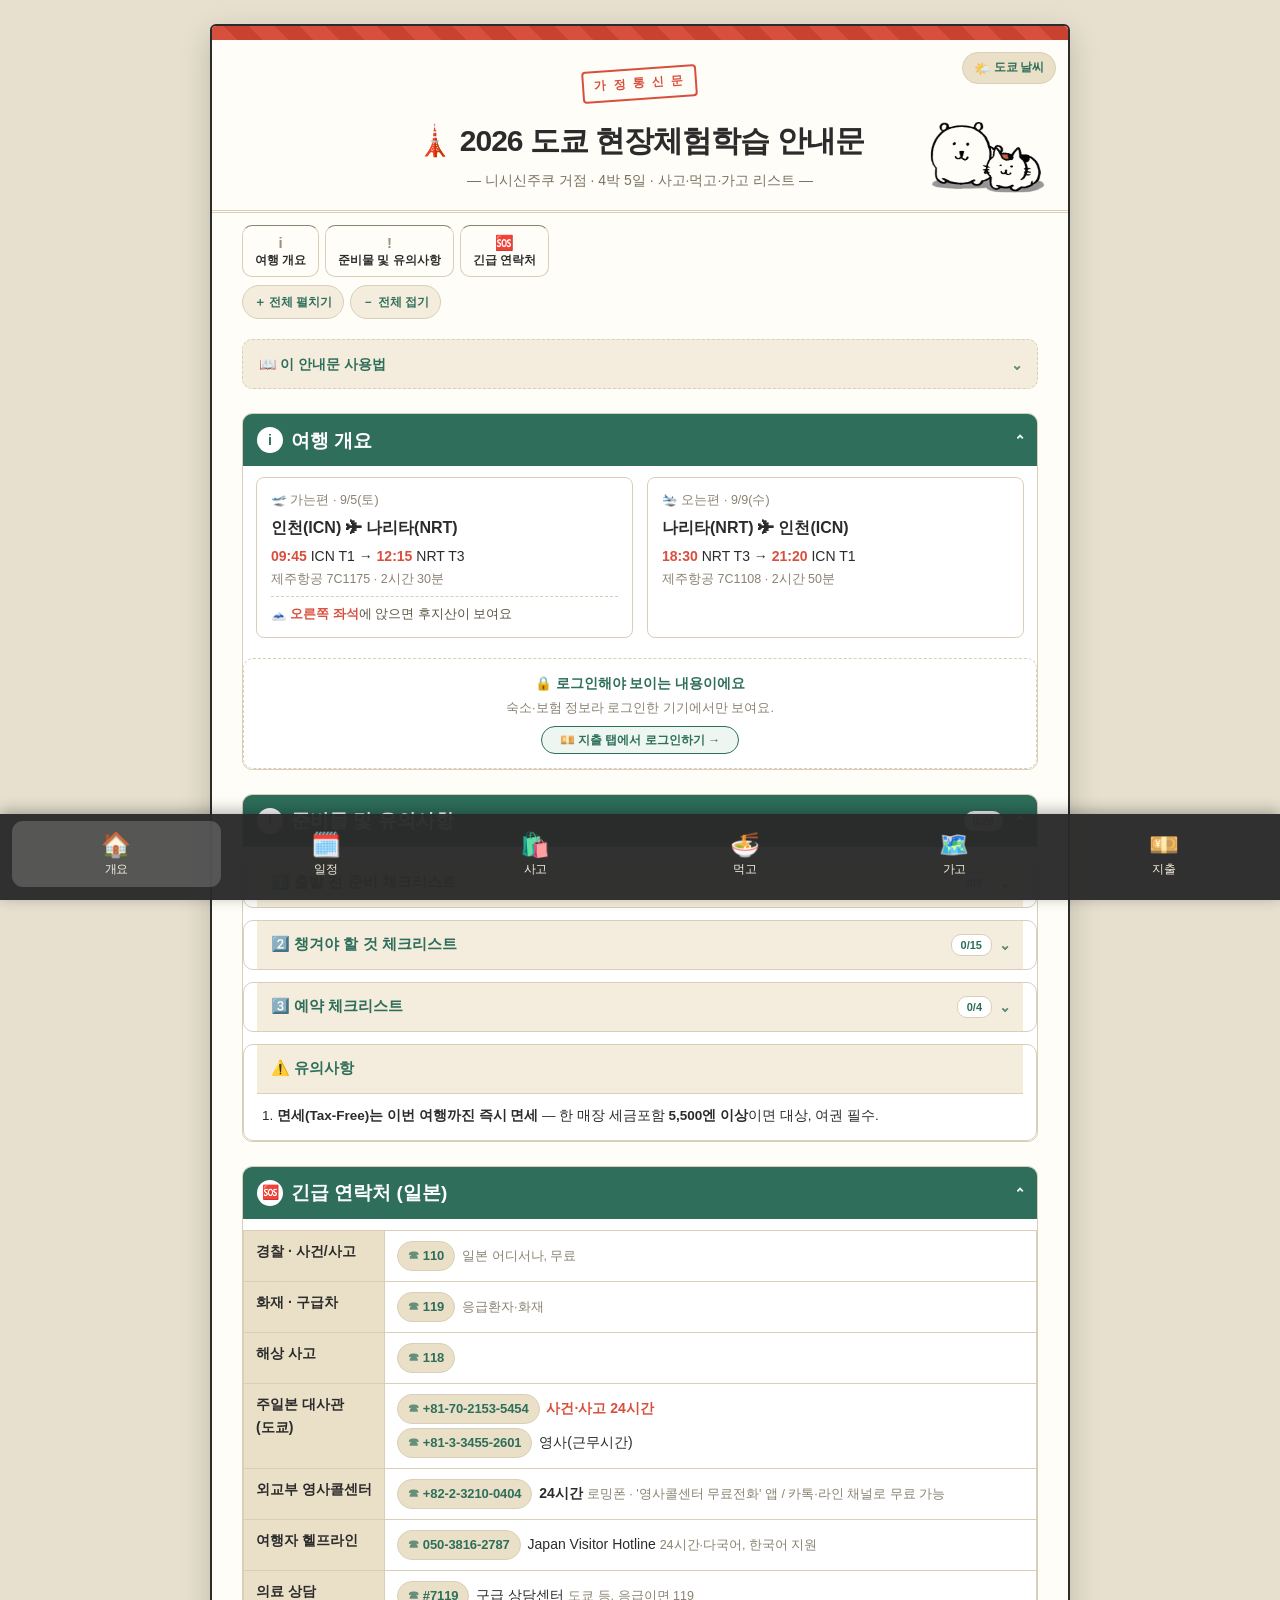
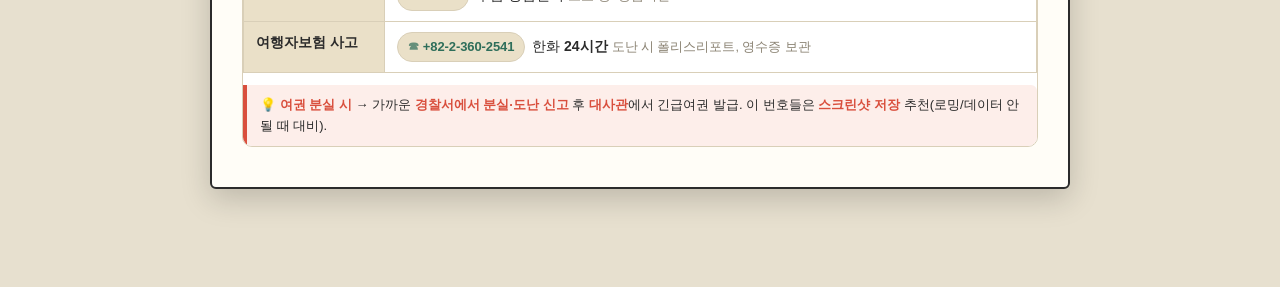
==== commit 354eec3e: "지역 필터를 화이트리스트로 전환 · 칩줄과 버튼 순서 정렬 ■ 지역 필터    뱃지에는 지역 말고도 브랜드·영업시간·장소 종류가 같이 적혀 있는데,    이걸 블랙리스트로 하나씩 " ====
--- a/index.html
+++ b/index.html
@@ -11,7 +11,7 @@
 <link rel="icon" href="data:image/svg+xml,%3Csvg xmlns='http://www.w3.org/2000/svg' viewBox='0 0 100 100'%3E%3Ctext y='.9em' font-size='88'%3E%F0%9F%97%BC%3C/text%3E%3C/svg%3E">
 <link rel="apple-touch-icon" href="icon-180.png">
 <link rel="manifest" href="manifest.webmanifest">
-<link rel="stylesheet" href="assets/style.css?v=135">
+<link rel="stylesheet" href="assets/style.css?v=140">
 </head>
 <body data-tab="home">
 <div class="sheet">
@@ -22,7 +22,7 @@
     <p class="sub">— 니시신주쿠 거점 · 4박 5일 · 사고·먹고·가고 리스트 —</p>
     <!-- 제목 우측 장식 — absolute라 제목 가운데 정렬에 영향을 주지 않는다.
          폭이 좁아 겹칠 만하면 아래 미디어쿼리에서 흐름으로 돌아가 다음 줄에 놓인다. -->
-    <div class="duo"><img src="assets/duo.png?v=135" alt="" width="380" height="251"></div>
+    <div class="duo"><img src="assets/duo.png?v=140" alt="" width="380" height="251"></div>
   </header>
 
   <details class="banner">
@@ -134,6 +134,6 @@
   </details>
 
 </div>
-<script src="assets/app.js?v=135"></script>
+<script src="assets/app.js?v=140"></script>
 </body>
 </html>
--- a/assets/style.css
+++ b/assets/style.css
@@ -332,7 +332,7 @@
   .plbar{ display:flex; gap:6px; margin:12px 0 2px; flex-wrap:wrap;}
   /* 일정 탭 바는 section(padding 30px) 안에 있어 저절로 맞지만,
      다른 탭 바는 .sheet 바로 밑에 주입돼서 여백을 직접 맞춰줘야 한다. */
-  .plbar.foldbar{ margin:12px 30px 4px;}
+  .plbar.foldbar{ margin:2px 30px 6px;}
   .plbar button{ font-family:inherit; font-size:11.5px; font-weight:700; min-height:34px; color:var(--accent2); background:var(--soft); border:1px solid var(--line); border-radius:17px; padding:4px 11px; cursor:pointer; -webkit-tap-highlight-color:transparent;}
   .plbar button:hover{ background:var(--tag);}
   .plbar button.on{ background:var(--accent2); color:#fff; border-color:var(--accent2);}
@@ -484,7 +484,7 @@
     .flight .leg{ min-width:100%; }
     .litem .lsub{ margin-left:0; display:block;}
     #fbar-wrap{ margin:8px 14px 0; }
-    .plbar.foldbar{ margin:10px 14px 4px; }
+    .plbar.foldbar{ margin:2px 14px 6px; }
     #fempty{ margin:8px 14px 0; }
     /* 좁은 화면에선 결제자·부담 셀렉트가 한 줄을 나눠 갖고, 추가 버튼이 그 아래 전폭 */
     .exprow2 select{ flex:1 1 calc(50% - 4px);}
@@ -699,8 +699,8 @@
    일정 탭 날짜 칩은 section(좌우 padding 30px) 안에 있어 저절로 맞지만,
    이 칩줄은 .sheet 바로 밑에 주입돼서 여백을 직접 맞춰야 카드와 줄이 선다.
    (margin 28 + padding 2 = 카드와 같은 30px) */
-.schips{ margin:4px 28px 0; padding:2px 2px 8px;}
-@media(max-width:820px){ .schips{ margin:2px 12px 0;} }
+.schips{ margin:10px 28px 0; padding:2px 2px 6px;}
+@media(max-width:820px){ .schips{ margin:8px 12px 0;} }
 /* 칩으로 뛰었을 때 머리띠가 화면 맨 위에 딱 붙지 않도록 */
 .schip-target{ scroll-margin-top:10px;}
 .schip{ min-width:0; min-height:52px; padding:8px 12px; border-top-width:1px;}
@@ -713,6 +713,9 @@
   border-radius:999px; font-size:10px; font-weight:800; line-height:1.55; white-space:nowrap;}
 .fitb.yes{ color:#256b56; background:rgba(37,107,86,.10); border:1px solid rgba(37,107,86,.32);}
 .fitb.no{ color:#857c6b; background:rgba(138,130,114,.12); border:1px solid rgba(138,130,114,.32);}
+/* 예약 링크 버튼 — 목록 행 안에서는 한 줄 아래에 두고 좌우 여백을 죽인다 */
+.litem .ld a.wxb{ display:inline-flex; margin-top:6px; padding:5px 14px; min-height:32px;
+  font-size:11.5px; font-weight:800;}
 .fitline{ margin-top:11px; color:#8a8272; font-size:11.5px; font-weight:700;}
 .fitline .fitb{ margin-left:0; margin-right:3px;}
 
